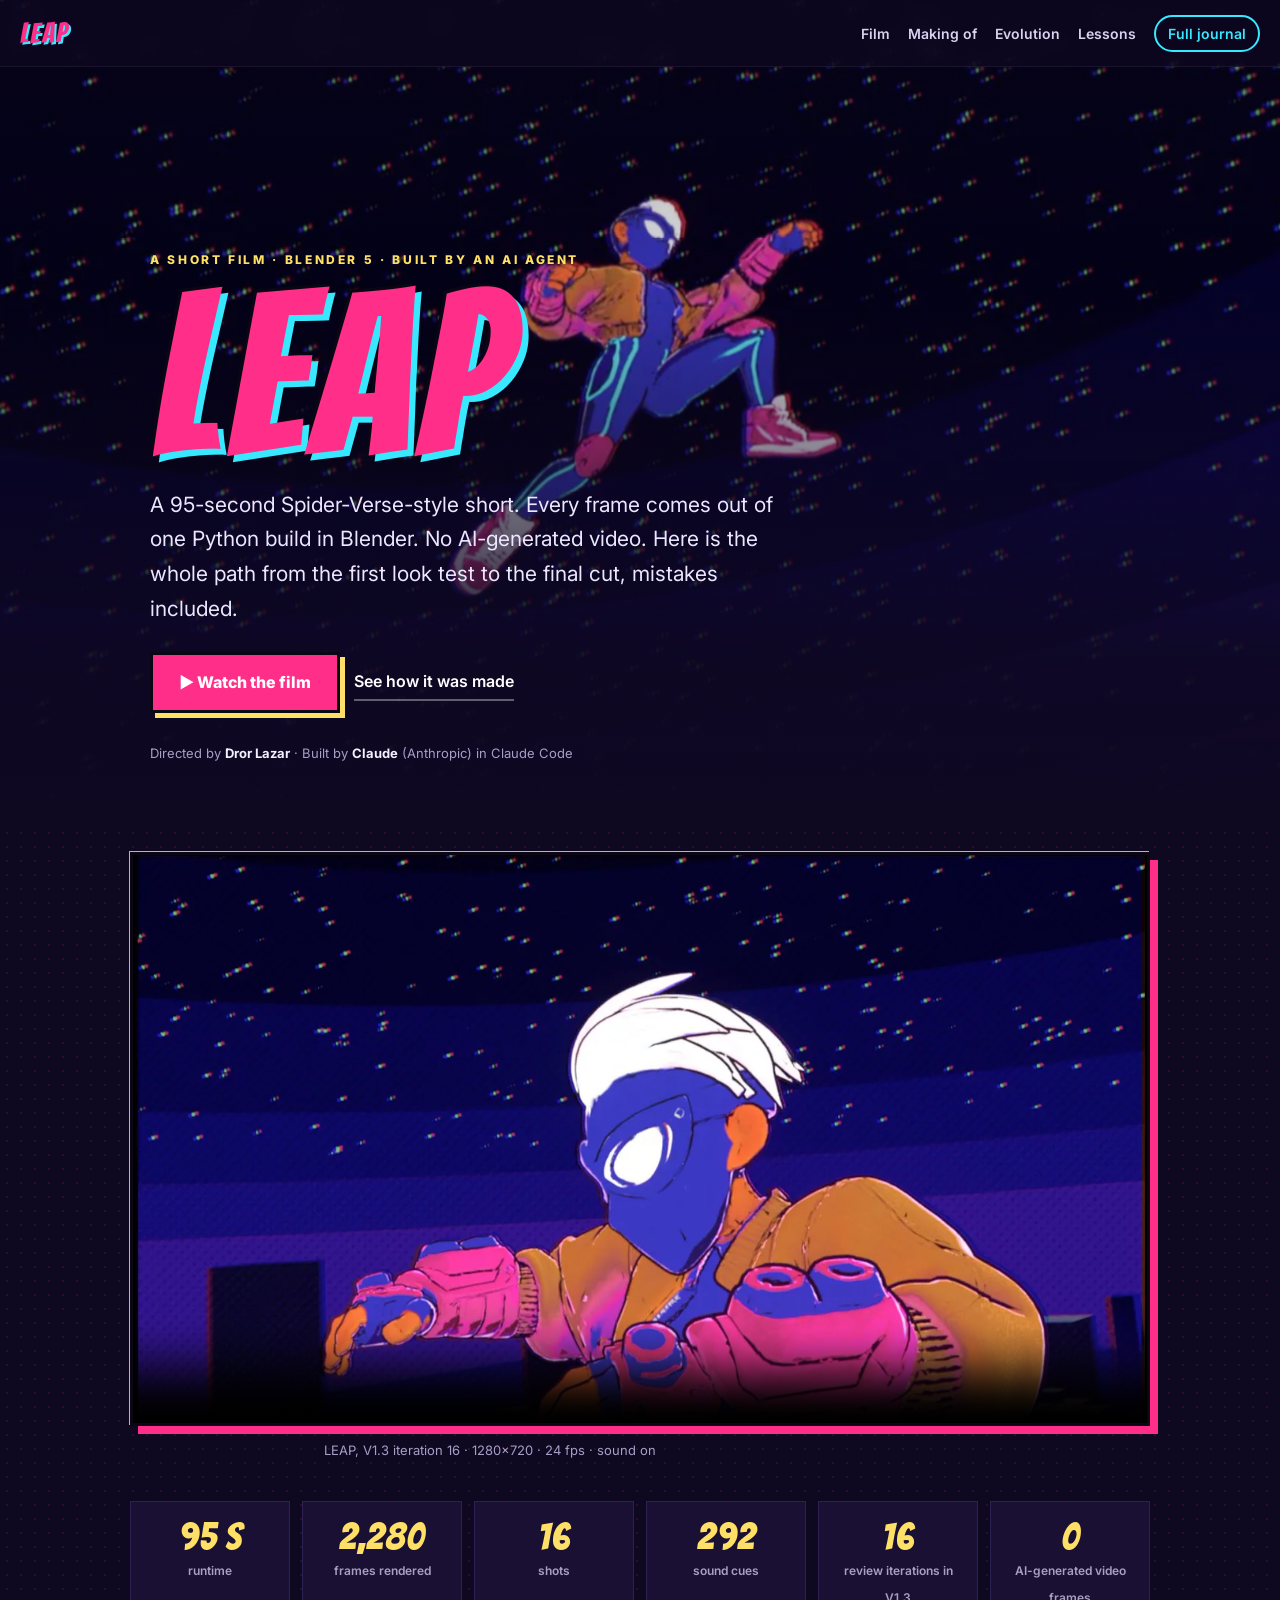
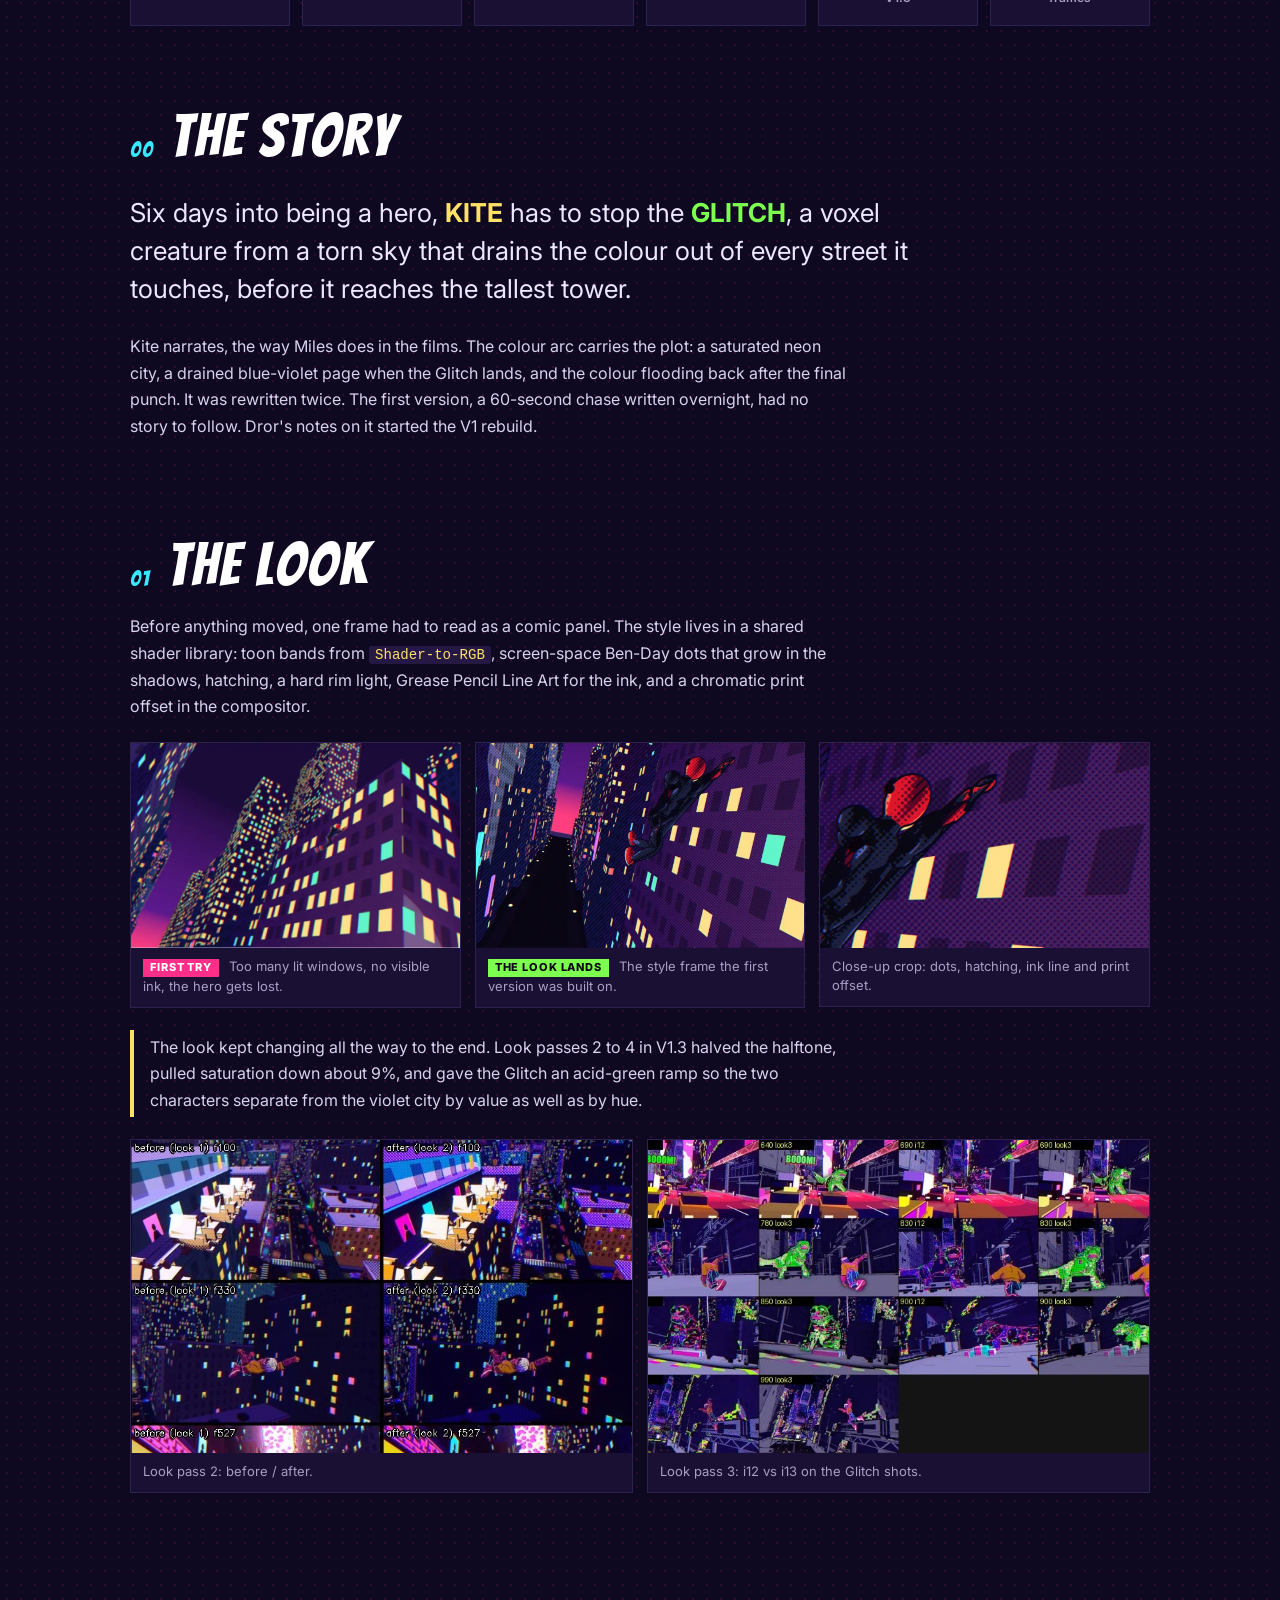
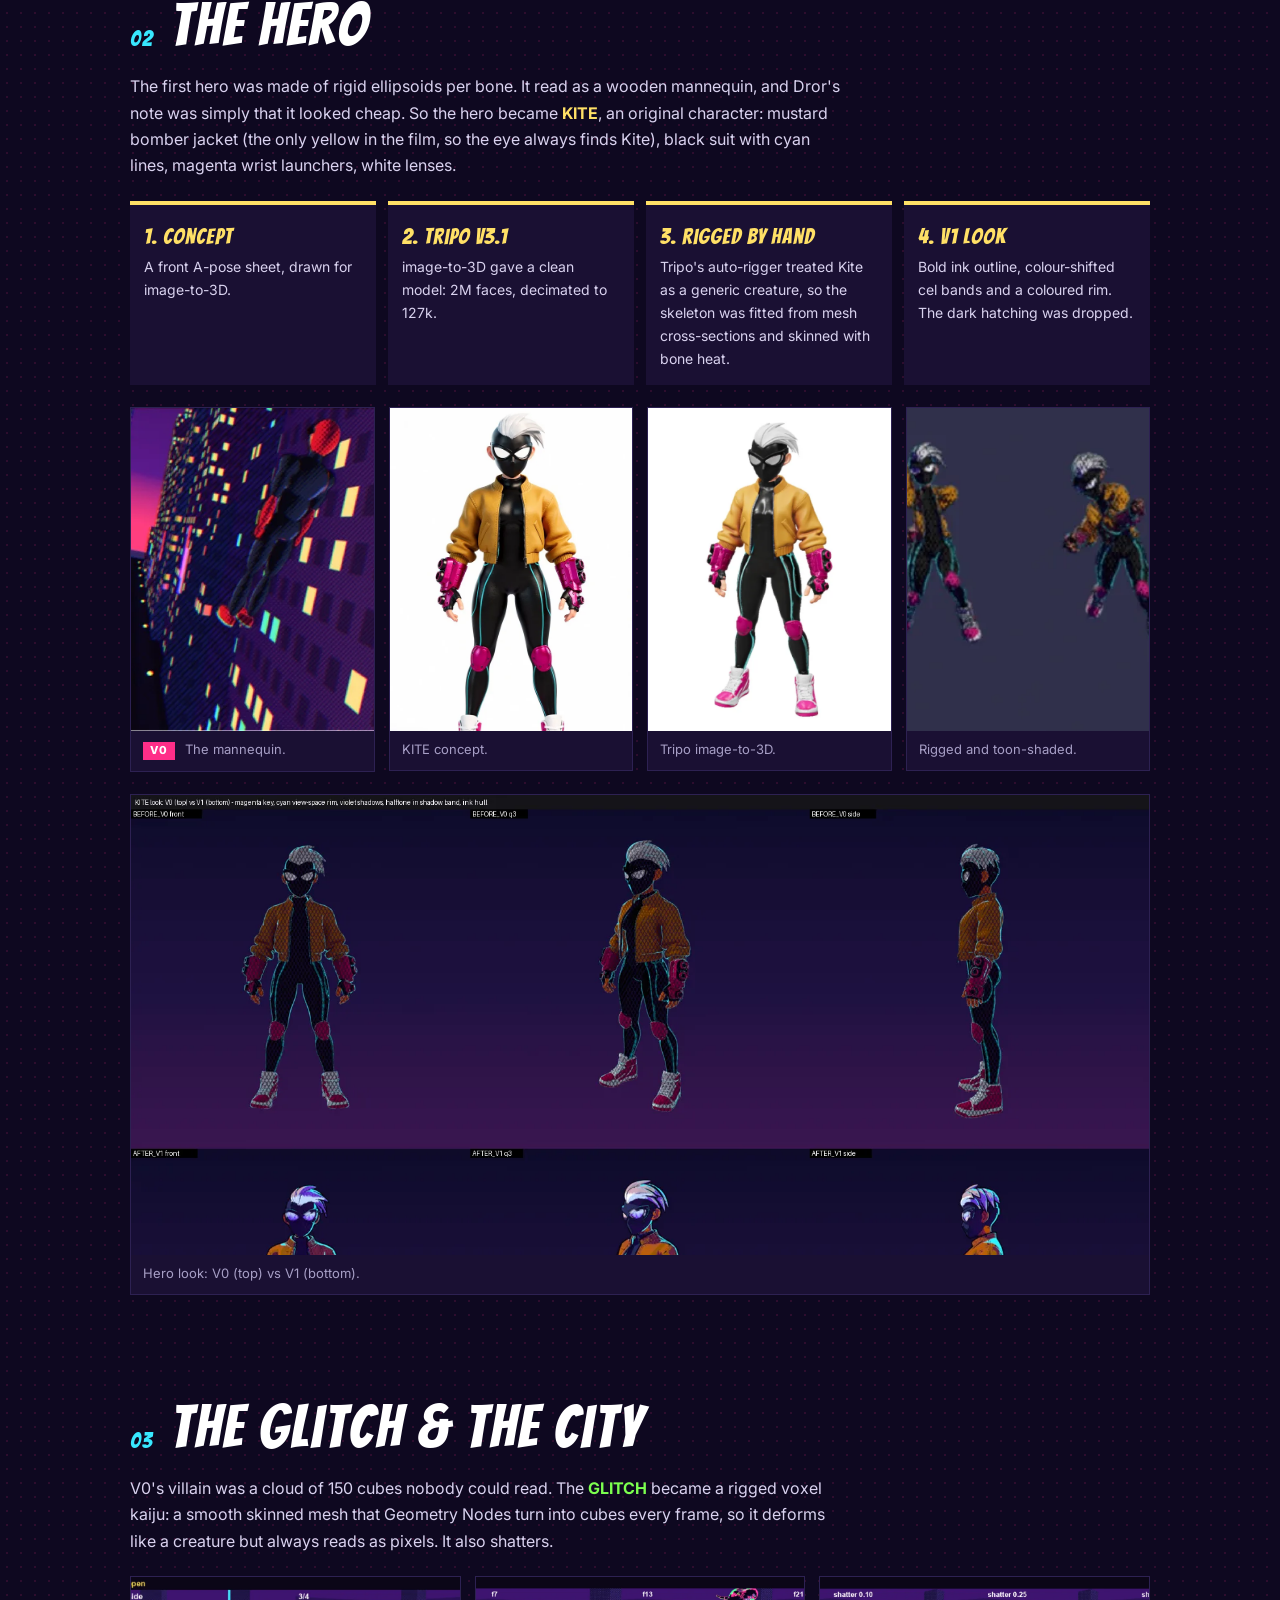
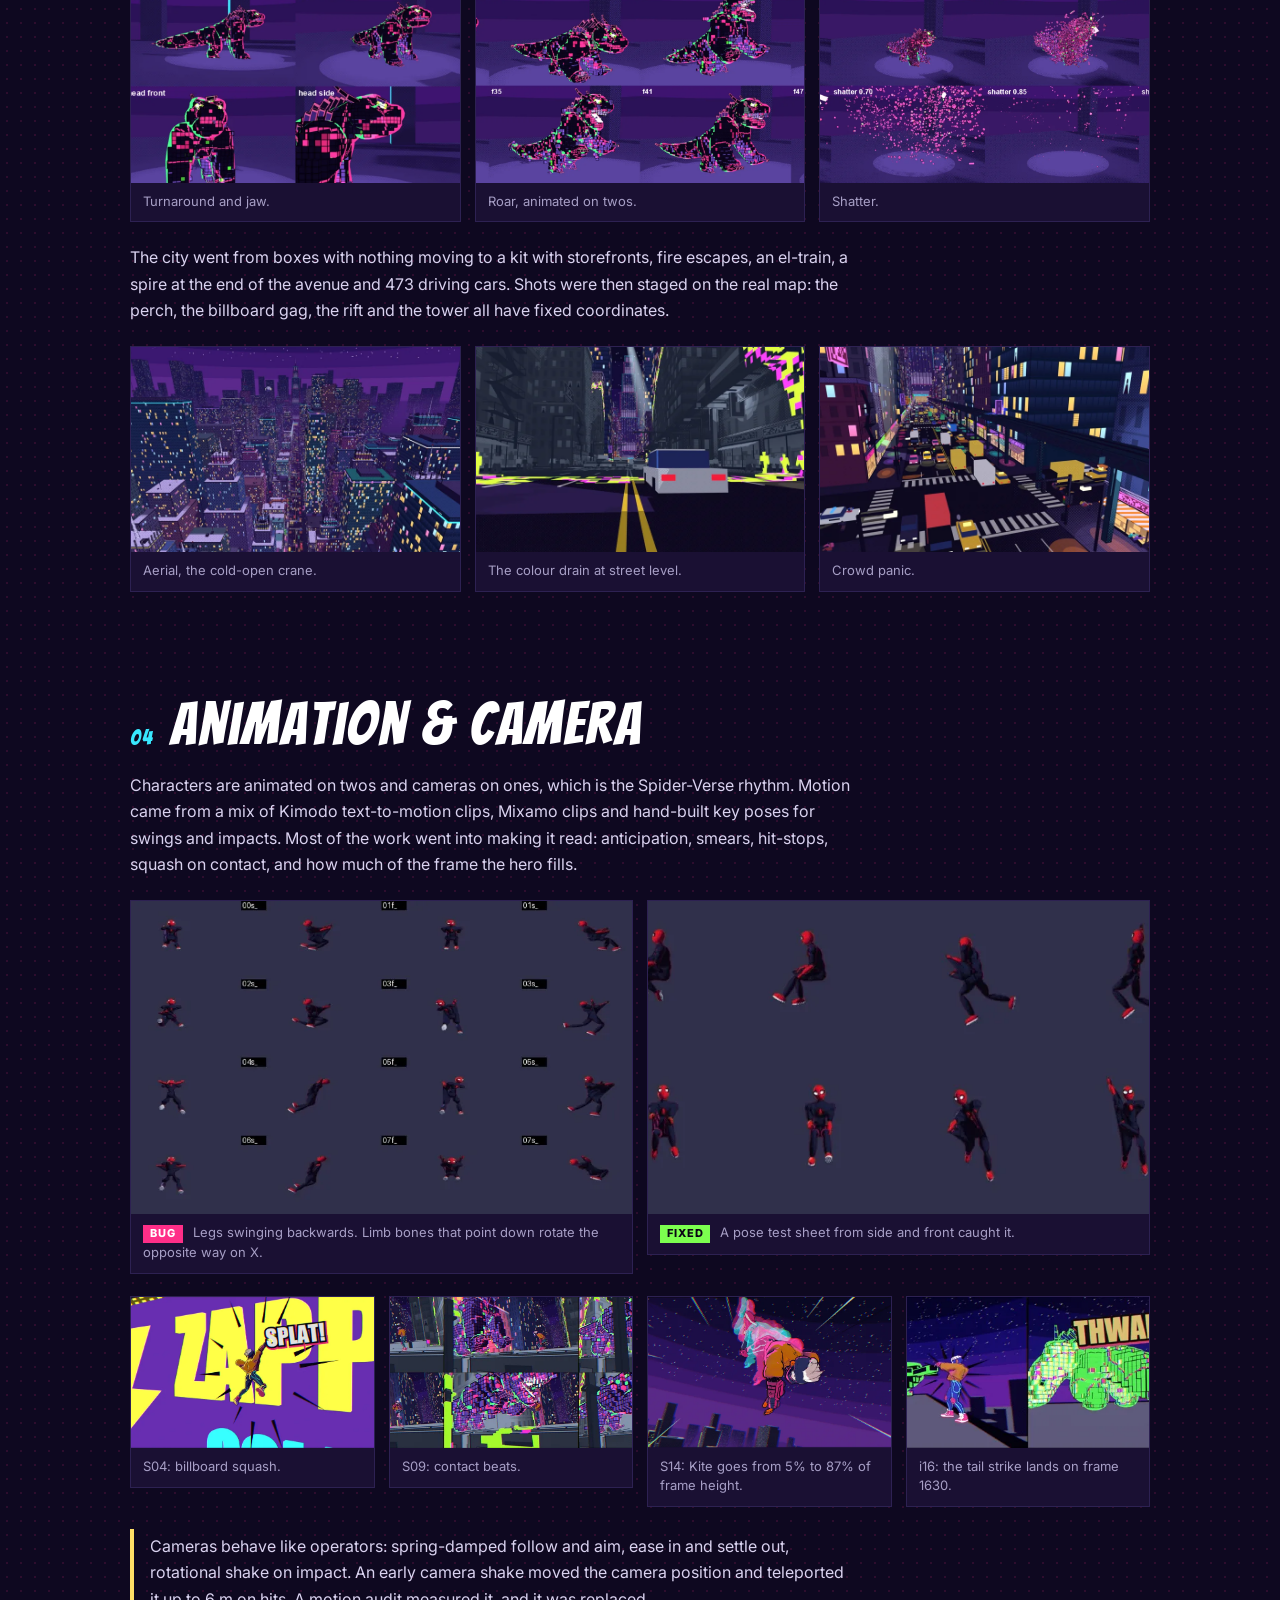
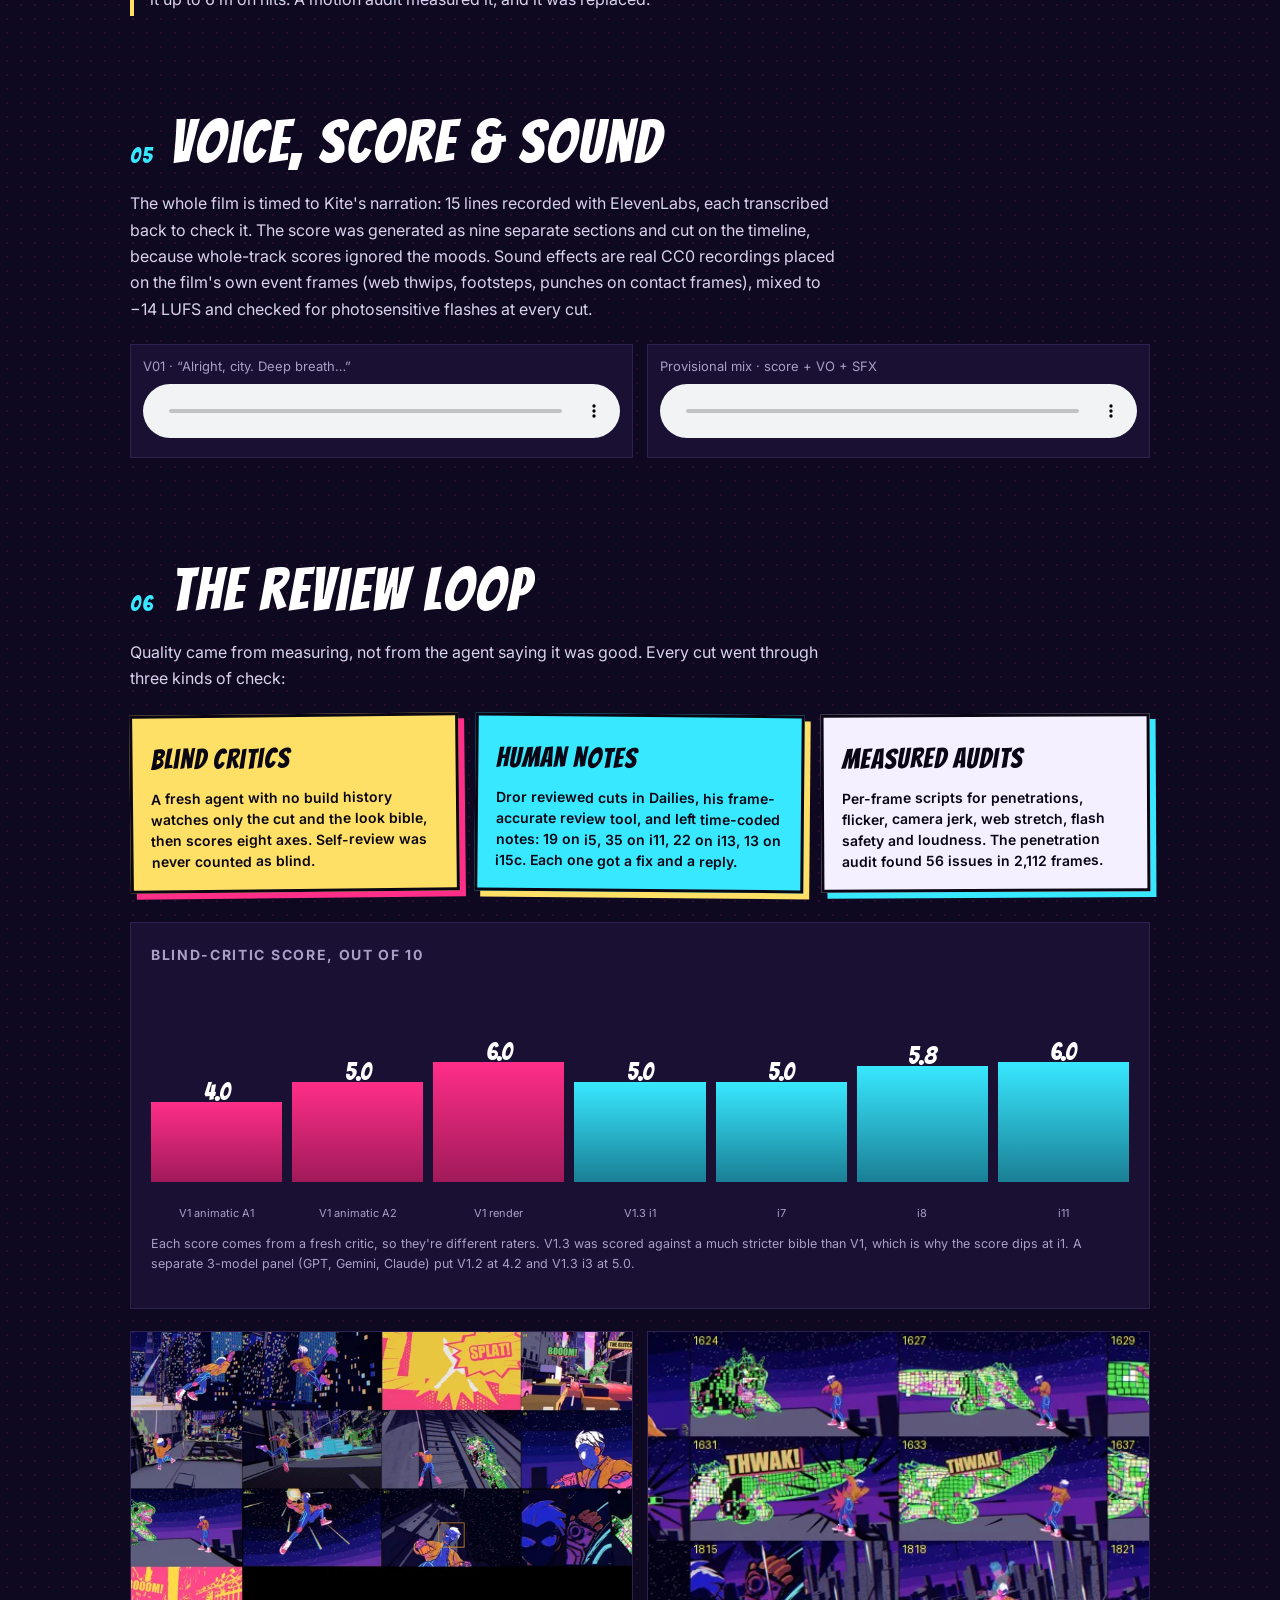
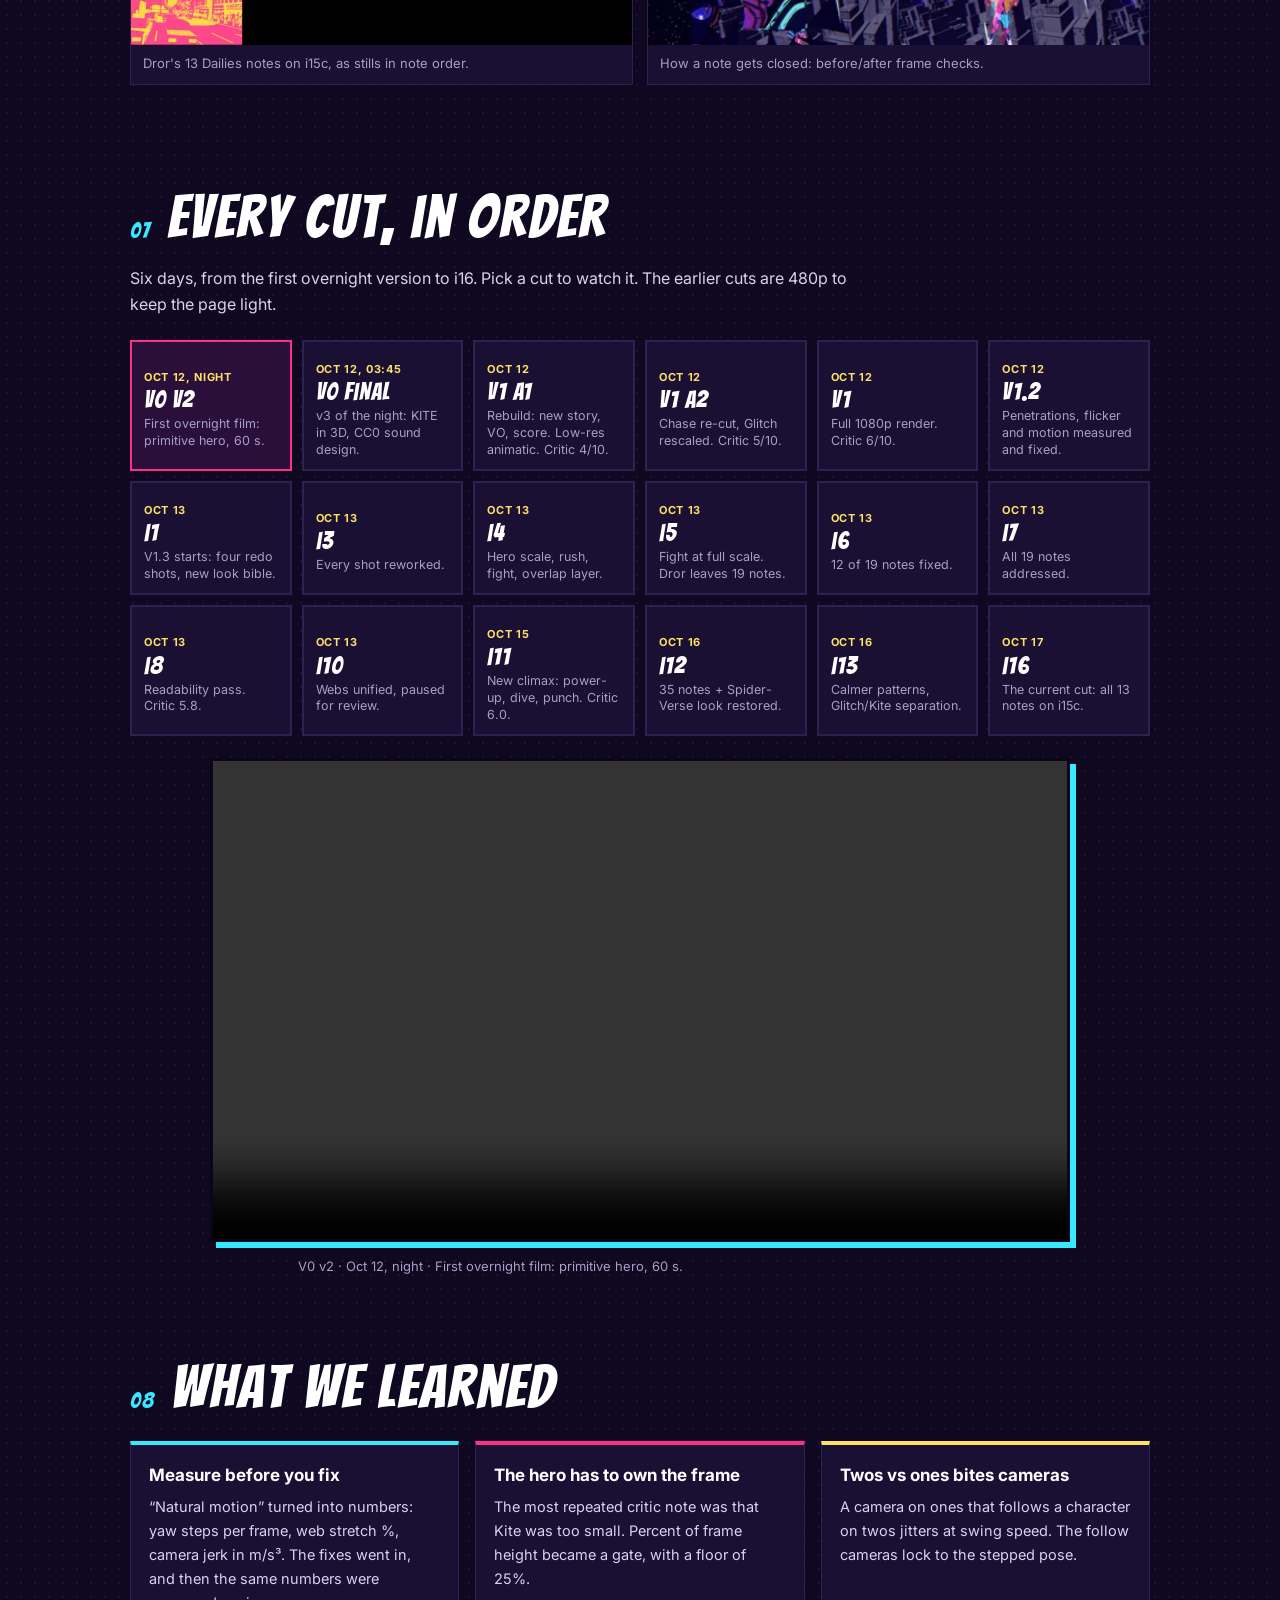
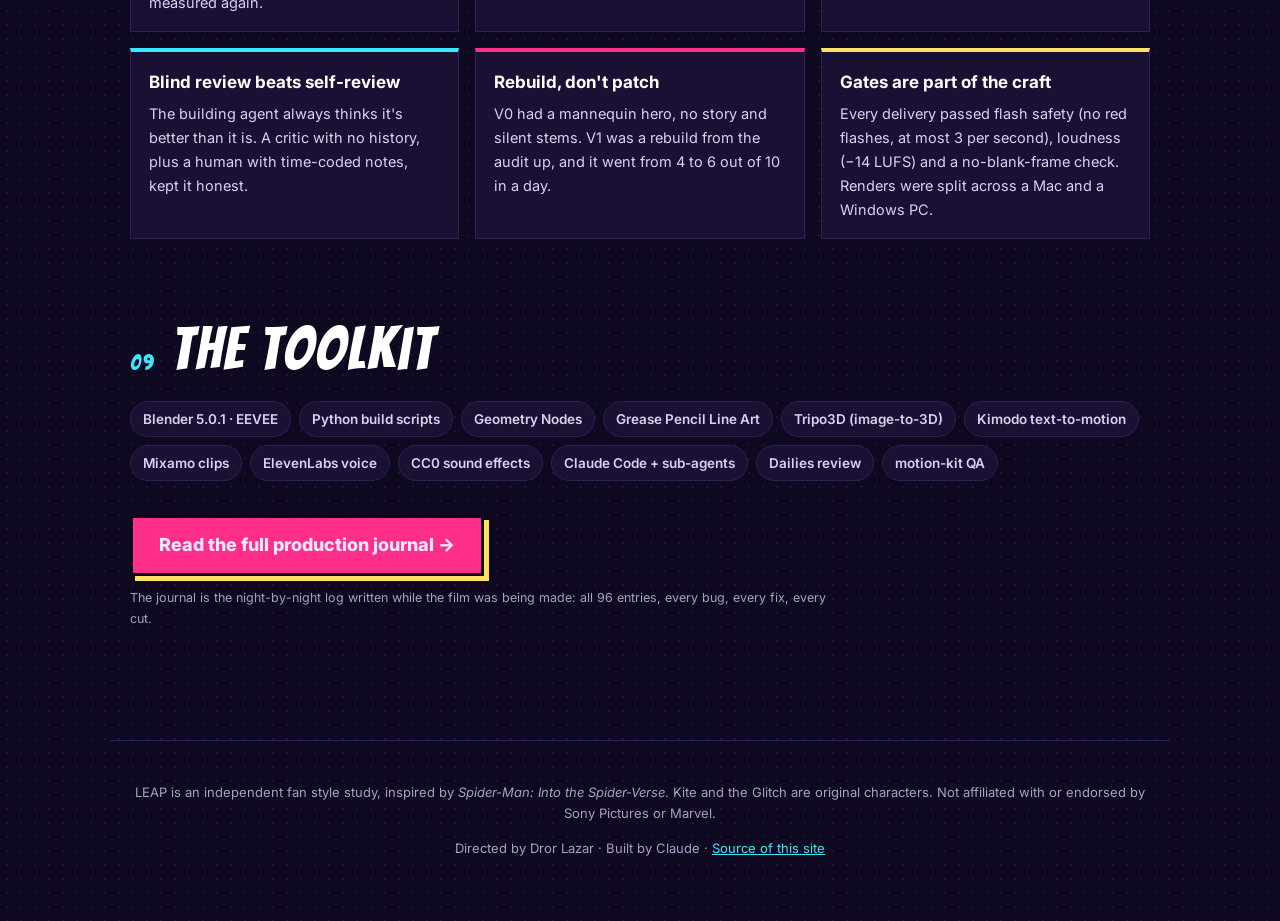
==== index.html @ a107baf8 "LEAP showcase site: film, making-of, every cut, production journal Co-Authored-By: Claude Opus 5.5 <" ====
<!doctype html>
<html lang="en">
<head>
<meta charset="utf-8">
<meta name="viewport" content="width=device-width, initial-scale=1">
<title>LEAP: a Spider-Verse-style short made in Blender by an AI agent</title>
<meta name="description" content="How a 95-second Spider-Verse-style short film was built entirely in Blender 5 by Claude, directed by Dror Lazar. Concept, look-dev, rigging, animation, sound, review loops and every cut along the way.">
<meta property="og:title" content="LEAP: concept to final cut">
<meta property="og:description" content="A 95-second Spider-Verse-style short, built in Blender 5 by an AI agent. Every frame from a Python build. See how it was made.">
<meta property="og:image" content="media/stills/og.jpg">
<meta property="og:type" content="website">
<meta name="twitter:card" content="summary_large_image">
<meta name="theme-color" content="#0e0820">
<link rel="icon" href="data:image/svg+xml,%3Csvg xmlns='http://www.w3.org/2000/svg' viewBox='0 0 64 64'%3E%3Crect width='64' height='64' rx='10' fill='%230e0820'/%3E%3Ctext x='32' y='47' font-family='Impact,sans-serif' font-size='40' text-anchor='middle' fill='%23ff2e88'%3EL%3C/text%3E%3C/svg%3E">
<link rel="preconnect" href="https://fonts.googleapis.com">
<link rel="preconnect" href="https://fonts.gstatic.com" crossorigin>
<link href="https://fonts.googleapis.com/css2?family=Bangers&family=Inter:wght@400;500;600;800&display=swap" rel="stylesheet">
<link rel="stylesheet" href="style.css">
</head>
<body>

<nav class="top">
  <a class="logo" href="#top">LEAP</a>
  <div class="links">
    <a href="#film">Film</a>
    <a href="#making">Making of</a>
    <a href="#evolution">Evolution</a>
    <a href="#lessons">Lessons</a>
    <a href="journal.html" class="pill">Full journal</a>
  </div>
</nav>

<header class="hero" id="top">
  <div class="hero-bg" style="background-image:url(media/stills/f_78.webp)"></div>
  <div class="hero-in">
    <div class="kicker">A short film · Blender 5 · built by an AI agent</div>
    <h1>LEAP</h1>
    <p class="lede">A 95-second Spider-Verse-style short. Every frame comes out of one Python build in Blender. No AI-generated video. Here is the whole path from the first look test to the final cut, mistakes included.</p>
    <div class="cta-row">
      <a class="cta" href="#film">▶ Watch the film</a>
      <a class="ghost" href="#making">See how it was made</a>
    </div>
    <div class="credit">Directed by <b>Dror Lazar</b> · Built by <b>Claude</b> (Anthropic) in Claude Code</div>
  </div>
</header>

<main>

<section id="film" class="film">
  <div class="screen">
    <video id="final" controls playsinline preload="metadata" poster="media/stills/f_66.webp" src="media/video/v13/leap_v13_i16_720p.mp4"></video>
  </div>
  <p class="cap">LEAP, V1.3 iteration 16 · 1280×720 · 24 fps · sound on</p>

  <div class="stats">
    <div><b>95 s</b><span>runtime</span></div>
    <div><b>2,280</b><span>frames rendered</span></div>
    <div><b>16</b><span>shots</span></div>
    <div><b>292</b><span>sound cues</span></div>
    <div><b>16</b><span>review iterations in V1.3</span></div>
    <div><b>0</b><span>AI-generated video frames</span></div>
  </div>
</section>

<section class="story">
  <div class="sh">
    <span class="num">00</span>
    <h2>The story</h2>
  </div>
  <p class="big">Six days into being a hero, <b class="y">KITE</b> has to stop the <b class="g">GLITCH</b>, a voxel creature from a torn sky that drains the colour out of every street it touches, before it reaches the tallest tower.</p>
  <p>Kite narrates, the way Miles does in the films. The colour arc carries the plot: a saturated neon city, a drained blue-violet page when the Glitch lands, and the colour flooding back after the final punch. It was rewritten twice. The first version, a 60-second chase written overnight, had no story to follow. Dror's notes on it started the V1 rebuild.</p>
</section>

<section id="making">
  <div class="sh">
    <span class="num">01</span>
    <h2>The look</h2>
  </div>
  <p>Before anything moved, one frame had to read as a comic panel. The style lives in a shared shader library: toon bands from <code>Shader-to-RGB</code>, screen-space Ben-Day dots that grow in the shadows, hatching, a hard rim light, Grease Pencil Line Art for the ink, and a chromatic print offset in the compositor.</p>
  <div class="grid g3">
    <figure><img src="media/renders/progress/003_lookdev_first_city.webp" alt="First city look test" loading="lazy"><figcaption><span class="bad">First try</span> Too many lit windows, no visible ink, the hero gets lost.</figcaption></figure>
    <figure><img src="media/renders/progress/001_lookdev_swing.webp" alt="The style frame" loading="lazy"><figcaption><span class="good">The look lands</span> The style frame the first version was built on.</figcaption></figure>
    <figure><img src="media/renders/progress/002_lookdev_hero_closeup.webp" alt="Close-up crop of dots, hatching and ink" loading="lazy"><figcaption>Close-up crop: dots, hatching, ink line and print offset.</figcaption></figure>
  </div>
  <p class="note">The look kept changing all the way to the end. Look passes 2 to 4 in V1.3 halved the halftone, pulled saturation down about 9%, and gave the Glitch an acid-green ramp so the two characters separate from the violet city by value as well as by hue.</p>
  <div class="grid g2">
    <figure><img src="media/renders/progress/v13_look2_i11_a.webp" alt="Look pass 2 before and after" loading="lazy"><figcaption>Look pass 2: before / after.</figcaption></figure>
    <figure><img src="media/renders/progress/v13_look3_i11_a.webp" alt="Look pass 3, i12 vs i13" loading="lazy"><figcaption>Look pass 3: i12 vs i13 on the Glitch shots.</figcaption></figure>
  </div>
</section>

<section>
  <div class="sh">
    <span class="num">02</span>
    <h2>The hero</h2>
  </div>
  <p>The first hero was made of rigid ellipsoids per bone. It read as a wooden mannequin, and Dror's note was simply that it looked cheap. So the hero became <b class="y">KITE</b>, an original character: mustard bomber jacket (the only yellow in the film, so the eye always finds Kite), black suit with cyan lines, magenta wrist launchers, white lenses.</p>
  <ol class="steps">
    <li><b>Concept</b> A front A-pose sheet, drawn for image-to-3D.</li>
    <li><b>Tripo v3.1</b> image-to-3D gave a clean model: 2M faces, decimated to 127k.</li>
    <li><b>Rigged by hand</b> Tripo's auto-rigger treated Kite as a generic creature, so the skeleton was fitted from mesh cross-sections and skinned with bone heat.</li>
    <li><b>V1 look</b> Bold ink outline, colour-shifted cel bands and a coloured rim. The dark hatching was dropped.</li>
  </ol>
  <div class="grid g4 tall">
    <figure><img src="media/renders/progress/004_mannequin_fused.webp" alt="Mannequin hero" loading="lazy"><figcaption><span class="bad">V0</span> The mannequin.</figcaption></figure>
    <figure><img src="media/renders/progress/013_kite_concept.webp" alt="KITE concept" loading="lazy"><figcaption>KITE concept.</figcaption></figure>
    <figure><img src="media/renders/progress/015_kite_tripo.webp" alt="Tripo model" loading="lazy"><figcaption>Tripo image-to-3D.</figcaption></figure>
    <figure><img src="media/renders/progress/016_kite_rigged_poses.webp" alt="Rigged poses" loading="lazy"><figcaption>Rigged and toon-shaded.</figcaption></figure>
  </div>
  <figure class="wide"><img src="media/renders/progress/v1_hero_002_look_before_after.webp" alt="Hero look V0 vs V1" loading="lazy"><figcaption>Hero look: V0 (top) vs V1 (bottom).</figcaption></figure>
</section>

<section>
  <div class="sh">
    <span class="num">03</span>
    <h2>The Glitch &amp; the city</h2>
  </div>
  <p>V0's villain was a cloud of 150 cubes nobody could read. The <b class="g">GLITCH</b> became a rigged voxel kaiju: a smooth skinned mesh that Geometry Nodes turn into cubes every frame, so it deforms like a creature but always reads as pixels. It also shatters.</p>
  <div class="grid g3">
    <figure><img src="media/renders/progress/v1_glitch_001_views.webp" alt="Glitch turnaround" loading="lazy"><figcaption>Turnaround and jaw.</figcaption></figure>
    <figure><img src="media/renders/progress/v1_glitch_003_roar.webp" alt="Glitch roar" loading="lazy"><figcaption>Roar, animated on twos.</figcaption></figure>
    <figure><img src="media/renders/progress/v1_glitch_010_shatter.webp" alt="Glitch shatter" loading="lazy"><figcaption>Shatter.</figcaption></figure>
  </div>
  <p>The city went from boxes with nothing moving to a kit with storefronts, fire escapes, an el-train, a spire at the end of the avenue and 473 driving cars. Shots were then staged on the real map: the perch, the billboard gag, the rift and the tower all have fixed coordinates.</p>
  <div class="grid g3">
    <figure><img src="media/renders/progress/v1_city_001_aerial_crane.webp" alt="Aerial city" loading="lazy"><figcaption>Aerial, the cold-open crane.</figcaption></figure>
    <figure><img src="media/renders/progress/v1_city_011_street_drain_r60.webp" alt="Colour drain" loading="lazy"><figcaption>The colour drain at street level.</figcaption></figure>
    <figure><img src="media/renders/progress/v1_city_012_crowd_panic045.webp" alt="Crowd panic" loading="lazy"><figcaption>Crowd panic.</figcaption></figure>
  </div>
</section>

<section>
  <div class="sh">
    <span class="num">04</span>
    <h2>Animation &amp; camera</h2>
  </div>
  <p>Characters are animated on twos and cameras on ones, which is the Spider-Verse rhythm. Motion came from a mix of Kimodo text-to-motion clips, Mixamo clips and hand-built key poses for swings and impacts. Most of the work went into making it read: anticipation, smears, hit-stops, squash on contact, and how much of the frame the hero fills.</p>
  <div class="grid g2">
    <figure><img src="media/renders/progress/005_pose_bug.webp" alt="Pose bug" loading="lazy"><figcaption><span class="bad">Bug</span> Legs swinging backwards. Limb bones that point down rotate the opposite way on X.</figcaption></figure>
    <figure><img src="media/renders/progress/006_pose_fixed.webp" alt="Pose fixed" loading="lazy"><figcaption><span class="good">Fixed</span> A pose test sheet from side and front caught it.</figcaption></figure>
  </div>
  <div class="grid g4">
    <figure><img src="media/renders/progress/v13_s04_01_splat_squash.webp" alt="Billboard squash" loading="lazy"><figcaption>S04: billboard squash.</figcaption></figure>
    <figure><img src="media/renders/progress/v13_s09_02_contact_beats.webp" alt="Contact beats" loading="lazy"><figcaption>S09: contact beats.</figcaption></figure>
    <figure><img src="media/renders/progress/v13_s14_06_i4_reverse_rush.webp" alt="Reverse rush" loading="lazy"><figcaption>S14: Kite goes from 5% to 87% of frame height.</figcaption></figure>
    <figure><img src="media/renders/progress/i16_s12_hit1630.webp" alt="Tail strike" loading="lazy"><figcaption>i16: the tail strike lands on frame 1630.</figcaption></figure>
  </div>
  <p class="note">Cameras behave like operators: spring-damped follow and aim, ease in and settle out, rotational shake on impact. An early camera shake moved the camera position and teleported it up to 6 m on hits. A motion audit measured it, and it was replaced.</p>
</section>

<section>
  <div class="sh">
    <span class="num">05</span>
    <h2>Voice, score &amp; sound</h2>
  </div>
  <p>The whole film is timed to Kite's narration: 15 lines recorded with ElevenLabs, each transcribed back to check it. The score was generated as nine separate sections and cut on the timeline, because whole-track scores ignored the moods. Sound effects are real CC0 recordings placed on the film's own event frames (web thwips, footsteps, punches on contact frames), mixed to −14 LUFS and checked for photosensitive flashes at every cut.</p>
  <div class="audio">
    <figure><figcaption>V01 · “Alright, city. Deep breath…”</figcaption><audio controls preload="none" src="media/audio/v13/vo_liam/V01.mp3"></audio></figure>
    <figure><figcaption>Provisional mix · score + VO + SFX</figcaption><audio controls preload="none" src="media/audio/v1/mix.mp3"></audio></figure>
  </div>
</section>

<section>
  <div class="sh">
    <span class="num">06</span>
    <h2>The review loop</h2>
  </div>
  <p>Quality came from measuring, not from the agent saying it was good. Every cut went through three kinds of check:</p>
  <div class="cards">
    <div class="card c1"><h3>Blind critics</h3><p>A fresh agent with no build history watches only the cut and the look bible, then scores eight axes. Self-review was never counted as blind.</p></div>
    <div class="card c2"><h3>Human notes</h3><p>Dror reviewed cuts in Dailies, his frame-accurate review tool, and left time-coded notes: 19 on i5, 35 on i11, 22 on i13, 13 on i15c. Each one got a fix and a reply.</p></div>
    <div class="card c3"><h3>Measured audits</h3><p>Per-frame scripts for penetrations, flicker, camera jerk, web stretch, flash safety and loudness. The penetration audit found 56 issues in 2,112 frames.</p></div>
  </div>
  <div class="scores">
    <h3>Blind-critic score, out of 10</h3>
    <div class="bars">
      <div style="--v:4"><b>4.0</b><span>V1 animatic A1</span></div>
      <div style="--v:5"><b>5.0</b><span>V1 animatic A2</span></div>
      <div style="--v:6"><b>6.0</b><span>V1 render</span></div>
      <div style="--v:5"><b>5.0</b><span>V1.3 i1</span></div>
      <div style="--v:5"><b>5.0</b><span>i7</span></div>
      <div style="--v:5.8"><b>5.8</b><span>i8</span></div>
      <div style="--v:6"><b>6.0</b><span>i11</span></div>
    </div>
    <p class="tiny">Each score comes from a fresh critic, so they're different raters. V1.3 was scored against a much stricter bible than V1, which is why the score dips at i1. A separate 3-model panel (GPT, Gemini, Claude) put V1.2 at 4.2 and V1.3 i3 at 5.0.</p>
  </div>
  <div class="grid g2">
    <figure><img src="media/renders/progress/i16_dailies_notes_sheet.webp" alt="Dailies notes sheet" loading="lazy"><figcaption>Dror's 13 Dailies notes on i15c, as stills in note order.</figcaption></figure>
    <figure><img src="media/renders/progress/i16_s12s13_check.webp" alt="Fix check" loading="lazy"><figcaption>How a note gets closed: before/after frame checks.</figcaption></figure>
  </div>
</section>

<section id="evolution">
  <div class="sh">
    <span class="num">07</span>
    <h2>Every cut, in order</h2>
  </div>
  <p>Six days, from the first overnight version to i16. Pick a cut to watch it. The earlier cuts are 480p to keep the page light.</p>
  <div class="reel" id="reel"></div>
  <div class="screen small"><video id="reelPlayer" controls playsinline preload="none"></video></div>
  <p class="cap" id="reelCap"></p>
</section>

<section id="lessons">
  <div class="sh">
    <span class="num">08</span>
    <h2>What we learned</h2>
  </div>
  <div class="lessons">
    <div><h3>Measure before you fix</h3><p>“Natural motion” turned into numbers: yaw steps per frame, web stretch %, camera jerk in m/s³. The fixes went in, and then the same numbers were measured again.</p></div>
    <div><h3>The hero has to own the frame</h3><p>The most repeated critic note was that Kite was too small. Percent of frame height became a gate, with a floor of 25%.</p></div>
    <div><h3>Twos vs ones bites cameras</h3><p>A camera on ones that follows a character on twos jitters at swing speed. The follow cameras lock to the stepped pose.</p></div>
    <div><h3>Blind review beats self-review</h3><p>The building agent always thinks it's better than it is. A critic with no history, plus a human with time-coded notes, kept it honest.</p></div>
    <div><h3>Rebuild, don't patch</h3><p>V0 had a mannequin hero, no story and silent stems. V1 was a rebuild from the audit up, and it went from 4 to 6 out of 10 in a day.</p></div>
    <div><h3>Gates are part of the craft</h3><p>Every delivery passed flash safety (no red flashes, at most 3 per second), loudness (−14 LUFS) and a no-blank-frame check. Renders were split across a Mac and a Windows PC.</p></div>
  </div>
</section>

<section class="tools">
  <div class="sh">
    <span class="num">09</span>
    <h2>The toolkit</h2>
  </div>
  <ul class="chips">
    <li>Blender 5.0.1 · EEVEE</li><li>Python build scripts</li><li>Geometry Nodes</li><li>Grease Pencil Line Art</li><li>Tripo3D (image-to-3D)</li><li>Kimodo text-to-motion</li><li>Mixamo clips</li><li>ElevenLabs voice</li><li>CC0 sound effects</li><li>Claude Code + sub-agents</li><li>Dailies review</li><li>motion-kit QA</li>
  </ul>
  <a class="cta big" href="journal.html">Read the full production journal →</a>
  <p class="tiny">The journal is the night-by-night log written while the film was being made: all 96 entries, every bug, every fix, every cut.</p>
</section>

</main>

<footer>
  <p>LEAP is an independent fan style study, inspired by <i>Spider-Man: Into the Spider-Verse</i>. Kite and the Glitch are original characters. Not affiliated with or endorsed by Sony Pictures or Marvel.</p>
  <p>Directed by Dror Lazar · Built by Claude · <a href="https://github.com/drorlazar/spiderverse-leap">Source of this site</a></p>
</footer>

<div id="lb" hidden><img alt=""><p></p></div>

<script src="site.js"></script>
</body>
</html>
---- style.css ----
:root{
  --bg:#0e0820;--bg2:#140b2c;--ink:#0a0614;--paper:#f4f0ff;--text:#d9d2ef;--muted:#a79fc6;
  --pink:#ff2e88;--cyan:#38e8ff;--yellow:#ffe066;--acid:#7cff4f;--card:#1a1033;--line:#2d2152;
  --ease:cubic-bezier(.16,1,.3,1);--spring:cubic-bezier(.34,1.56,.64,1);
}
*{box-sizing:border-box}
html{scroll-behavior:smooth;scroll-padding-top:64px}
body{margin:0;background:var(--bg);color:var(--text);font:16px/1.65 Inter,system-ui,sans-serif;
  background-image:radial-gradient(rgba(255,46,136,.13) 1.3px,transparent 1.5px);background-size:14px 14px}
a{color:var(--cyan)}
code{background:#251944;color:var(--yellow);padding:1px 6px;border-radius:3px;font-size:.88em}
b{color:var(--paper)}
.y{color:var(--yellow)}.g{color:var(--acid)}

/* nav */
.top{position:fixed;inset:0 0 auto 0;z-index:20;display:flex;align-items:center;justify-content:space-between;gap:12px;
  padding:10px 20px;background:rgba(14,8,32,.72);backdrop-filter:blur(12px);-webkit-backdrop-filter:blur(12px);border-bottom:1px solid rgba(255,255,255,.06)}
.logo{font-family:Bangers,Impact,sans-serif;font-size:28px;letter-spacing:2px;color:var(--pink);text-decoration:none;text-shadow:2px 2px 0 var(--cyan)}
.links{display:flex;gap:18px;align-items:center}
.links a{color:var(--text);text-decoration:none;font-weight:600;font-size:14px}
.links a:hover{color:#fff}
.links .pill{border:2px solid var(--cyan);color:var(--cyan);padding:5px 12px;border-radius:999px}
@media(max-width:720px){.links a:not(.pill){display:none}}

/* hero */
.hero{position:relative;min-height:92vh;display:flex;align-items:flex-end;overflow:hidden;padding:120px 20px 64px}
.hero-bg{position:absolute;inset:0;background-size:cover;background-position:center 40%;transform:scale(1.05);animation:drift 18s var(--ease) both}
.hero:after{content:"";position:absolute;inset:0;background:linear-gradient(180deg,rgba(14,8,32,.35) 0%,rgba(14,8,32,.15) 35%,rgba(14,8,32,.92) 80%,var(--bg) 100%)}
@keyframes drift{from{transform:scale(1.14)}to{transform:scale(1.04)}}
.hero-in{position:relative;z-index:1;max-width:980px;margin:0 auto;width:100%}
.kicker{font-weight:800;letter-spacing:.22em;text-transform:uppercase;font-size:12px;color:var(--yellow)}
h1{font-family:Bangers,Impact,sans-serif;font-weight:400;font-size:clamp(96px,22vw,230px);line-height:.85;letter-spacing:6px;margin:8px 0 14px;
  color:var(--pink);text-shadow:6px 6px 0 var(--cyan),-3px -3px 0 var(--ink)}
.lede{font-size:clamp(17px,2.2vw,21px);max-width:640px;color:#ece6ff;margin:0 0 26px}
.cta-row{display:flex;flex-wrap:wrap;gap:14px;align-items:center}
.cta{display:inline-block;background:var(--pink);color:#fff;font-weight:800;text-decoration:none;padding:14px 26px;border:3px solid var(--ink);
  box-shadow:5px 5px 0 var(--yellow);transition:transform .2s var(--spring),box-shadow .2s var(--spring);font-size:16px;min-height:44px}
.cta:hover{transform:translate(-2px,-2px);box-shadow:7px 7px 0 var(--yellow)}
.cta:active{transform:translate(2px,2px);box-shadow:2px 2px 0 var(--yellow)}
.ghost{color:#fff;font-weight:600;text-decoration:none;border-bottom:2px solid rgba(255,255,255,.35);padding:4px 0}
.ghost:hover{border-color:var(--cyan)}
.credit{margin-top:30px;font-size:13px;color:var(--muted)}

main{max-width:1060px;margin:0 auto;padding:0 20px}
section{padding:72px 0 8px}

/* film */
.film{padding-top:24px}
.screen{background:#000;border:3px solid var(--ink);box-shadow:8px 8px 0 var(--pink),-1px -1px 0 var(--cyan);aspect-ratio:16/9}
.screen video{width:100%;height:100%;display:block;background:#000}
.screen.small{max-width:860px;margin:22px auto 0;box-shadow:6px 6px 0 var(--cyan)}
.cap{font-size:13px;color:var(--muted);text-align:center;margin:14px 0 0}
.stats{display:grid;grid-template-columns:repeat(6,1fr);gap:12px;margin:40px 0 0}
.stats div{background:var(--card);border:1px solid var(--line);padding:16px 12px;text-align:center}
.stats b{display:block;font-family:Bangers,Impact,sans-serif;font-weight:400;font-size:38px;letter-spacing:1px;color:var(--yellow);line-height:1}
.stats span{font-size:12px;color:var(--muted);font-weight:600}
@media(max-width:820px){.stats{grid-template-columns:repeat(3,1fr)}}

/* section heads */
.sh{display:flex;align-items:baseline;gap:16px;margin-bottom:10px}
.num{font-family:Bangers,Impact,sans-serif;font-size:22px;color:var(--cyan);letter-spacing:2px}
h2{font-family:Bangers,Impact,sans-serif;font-weight:400;font-size:clamp(40px,6vw,60px);letter-spacing:2px;margin:0;color:#fff;line-height:1}
section>p{max-width:720px}
.big{font-size:clamp(20px,2.6vw,26px);line-height:1.45;color:#ece6ff;max-width:820px!important}
.note{border-left:4px solid var(--yellow);padding:4px 0 4px 16px;color:var(--text)}

/* figures */
.grid{display:grid;gap:14px;margin:22px 0}
.g2{grid-template-columns:repeat(2,1fr)}.g3{grid-template-columns:repeat(3,1fr)}.g4{grid-template-columns:repeat(4,1fr)}
@media(max-width:820px){.g3,.g4{grid-template-columns:repeat(2,1fr)}}
@media(max-width:520px){.g2,.g3,.g4{grid-template-columns:1fr}}
figure{margin:0;background:var(--card);border:1px solid var(--line);overflow:hidden}
figure.wide{margin:22px 0}
figure img{width:100%;display:block;cursor:zoom-in;transition:transform .5s var(--ease)}
figure:hover img{transform:scale(1.025)}
figcaption{font-size:13px;color:var(--muted);padding:9px 12px 11px;line-height:1.45}
.bad,.good{display:inline-block;font-size:11px;font-weight:800;text-transform:uppercase;letter-spacing:.08em;padding:1px 7px;margin-right:6px;color:var(--ink)}
.bad{background:var(--pink);color:#fff}.good{background:var(--acid)}

.steps{list-style:none;padding:0;margin:22px 0;display:grid;grid-template-columns:repeat(4,1fr);gap:12px;counter-reset:s}
.steps li{background:var(--card);border-top:4px solid var(--yellow);padding:14px;font-size:14px;counter-increment:s}
.steps li b{display:block;font-family:Bangers,Impact,sans-serif;font-weight:400;font-size:22px;letter-spacing:1px;color:var(--yellow)}
.steps li b:before{content:counter(s) ". "}
@media(max-width:820px){.steps{grid-template-columns:1fr 1fr}}

.audio{display:grid;grid-template-columns:1fr 1fr;gap:14px;margin:22px 0}
.audio figure{padding:12px}.audio figcaption{padding:0 0 8px}.audio audio{width:100%}
@media(max-width:620px){.audio{grid-template-columns:1fr}}

/* review */
.cards{display:grid;grid-template-columns:repeat(3,1fr);gap:16px;margin:22px 0}
.card{padding:18px;color:var(--ink);border:3px solid var(--ink)}
.card h3{font-family:Bangers,Impact,sans-serif;font-weight:400;font-size:28px;letter-spacing:1px;margin:0 0 6px}
.card p{margin:0;font-size:14px;font-weight:600;line-height:1.5}
.c1{background:var(--yellow);box-shadow:6px 6px 0 var(--pink);transform:rotate(-.6deg)}
.c2{background:var(--cyan);box-shadow:6px 6px 0 var(--yellow);transform:rotate(.5deg)}
.c3{background:var(--paper);box-shadow:6px 6px 0 var(--cyan);transform:rotate(-.3deg)}
@media(max-width:820px){.cards{grid-template-columns:1fr}}
.scores{background:var(--card);border:1px solid var(--line);padding:20px;margin:30px 0 8px}
.scores h3{margin:0 0 16px;font-size:14px;text-transform:uppercase;letter-spacing:.12em;color:var(--muted)}
.bars{display:grid;grid-template-columns:repeat(7,1fr);gap:10px;align-items:end;height:200px}
.bars div{height:calc(var(--v)/10*100%);background:linear-gradient(var(--pink),#a01a5a);position:relative;display:flex;flex-direction:column;justify-content:flex-start;align-items:center}
.bars div:nth-child(n+4){background:linear-gradient(var(--cyan),#1a7f95)}
.bars b{font-family:Bangers,Impact,sans-serif;font-weight:400;font-size:24px;margin-top:-30px;color:#fff}
.bars span{position:absolute;bottom:-38px;font-size:11px;color:var(--muted);text-align:center;line-height:1.2;width:100%}
.scores .tiny{margin-top:52px}
.tiny{font-size:12.5px;color:var(--muted)}

/* reel */
.reel{display:grid;grid-template-columns:repeat(auto-fill,minmax(150px,1fr));gap:10px;margin:22px 0 0}
.reel button{all:unset;cursor:pointer;background:var(--card);border:2px solid var(--line);padding:12px 12px 10px;min-height:44px;transition:border-color .2s,transform .25s var(--spring)}
.reel button:hover{border-color:var(--cyan);transform:translateY(-3px)}
.reel button.on{border-color:var(--pink);background:#2a0f3a}
.reel button:focus-visible{outline:3px solid var(--yellow);outline-offset:2px}
.reel .v{font-family:Bangers,Impact,sans-serif;font-size:24px;letter-spacing:1px;color:#fff;display:block;line-height:1}
.reel .d{font-size:11px;color:var(--yellow);font-weight:700;letter-spacing:.06em;text-transform:uppercase}
.reel .t{display:block;font-size:12.5px;color:var(--muted);margin-top:4px;line-height:1.35}

/* lessons */
.lessons{display:grid;grid-template-columns:repeat(3,1fr);gap:16px;margin-top:22px}
.lessons div{background:var(--card);border:1px solid var(--line);border-top:4px solid var(--cyan);padding:16px 18px}
.lessons div:nth-child(3n+2){border-top-color:var(--pink)}.lessons div:nth-child(3n){border-top-color:var(--yellow)}
.lessons h3{margin:0 0 6px;color:#fff;font-size:17px}
.lessons p{margin:0;font-size:14.5px}
@media(max-width:820px){.lessons{grid-template-columns:1fr}}

.chips{list-style:none;padding:0;display:flex;flex-wrap:wrap;gap:8px;margin:20px 0 34px}
.chips li{border:1px solid var(--line);background:var(--card);padding:6px 12px;border-radius:999px;font-size:13.5px;font-weight:600}
.cta.big{font-size:18px}

footer{max-width:1060px;margin:90px auto 0;padding:28px 20px 50px;border-top:1px solid var(--line);font-size:13px;color:var(--muted);text-align:center}

#lb{position:fixed;inset:0;z-index:50;background:rgba(5,2,12,.94);display:flex;flex-direction:column;align-items:center;justify-content:center;padding:20px;cursor:zoom-out}
#lb[hidden]{display:none}
#lb img{max-width:96vw;max-height:86vh;border:3px solid var(--ink);box-shadow:8px 8px 0 var(--pink)}
#lb p{color:var(--text);font-size:14px;margin:14px 0 0;text-align:center}

:focus-visible{outline:3px solid var(--yellow);outline-offset:3px}
@media(prefers-reduced-motion:reduce){*{animation:none!important;transition:none!important}html{scroll-behavior:auto}}
.grid{align-items:start}
.grid figure img{aspect-ratio:16/10;object-fit:cover;object-position:center top}
.grid.tall figure img{aspect-ratio:3/4}
figure.wide img{max-height:460px;object-fit:cover;object-position:center top}
@media(max-width:620px){
  .bars{grid-template-columns:1fr;height:auto;gap:8px}
  .bars div{height:30px;width:calc(var(--v)/10*100%);flex-direction:row;justify-content:flex-end;align-items:center;padding-right:8px}
  .bars b{margin:0;font-size:18px}
  .bars span{position:absolute;left:calc(100% + 8px);bottom:auto;width:auto;white-space:nowrap;text-align:left}
  .scores .tiny{margin-top:16px}
}
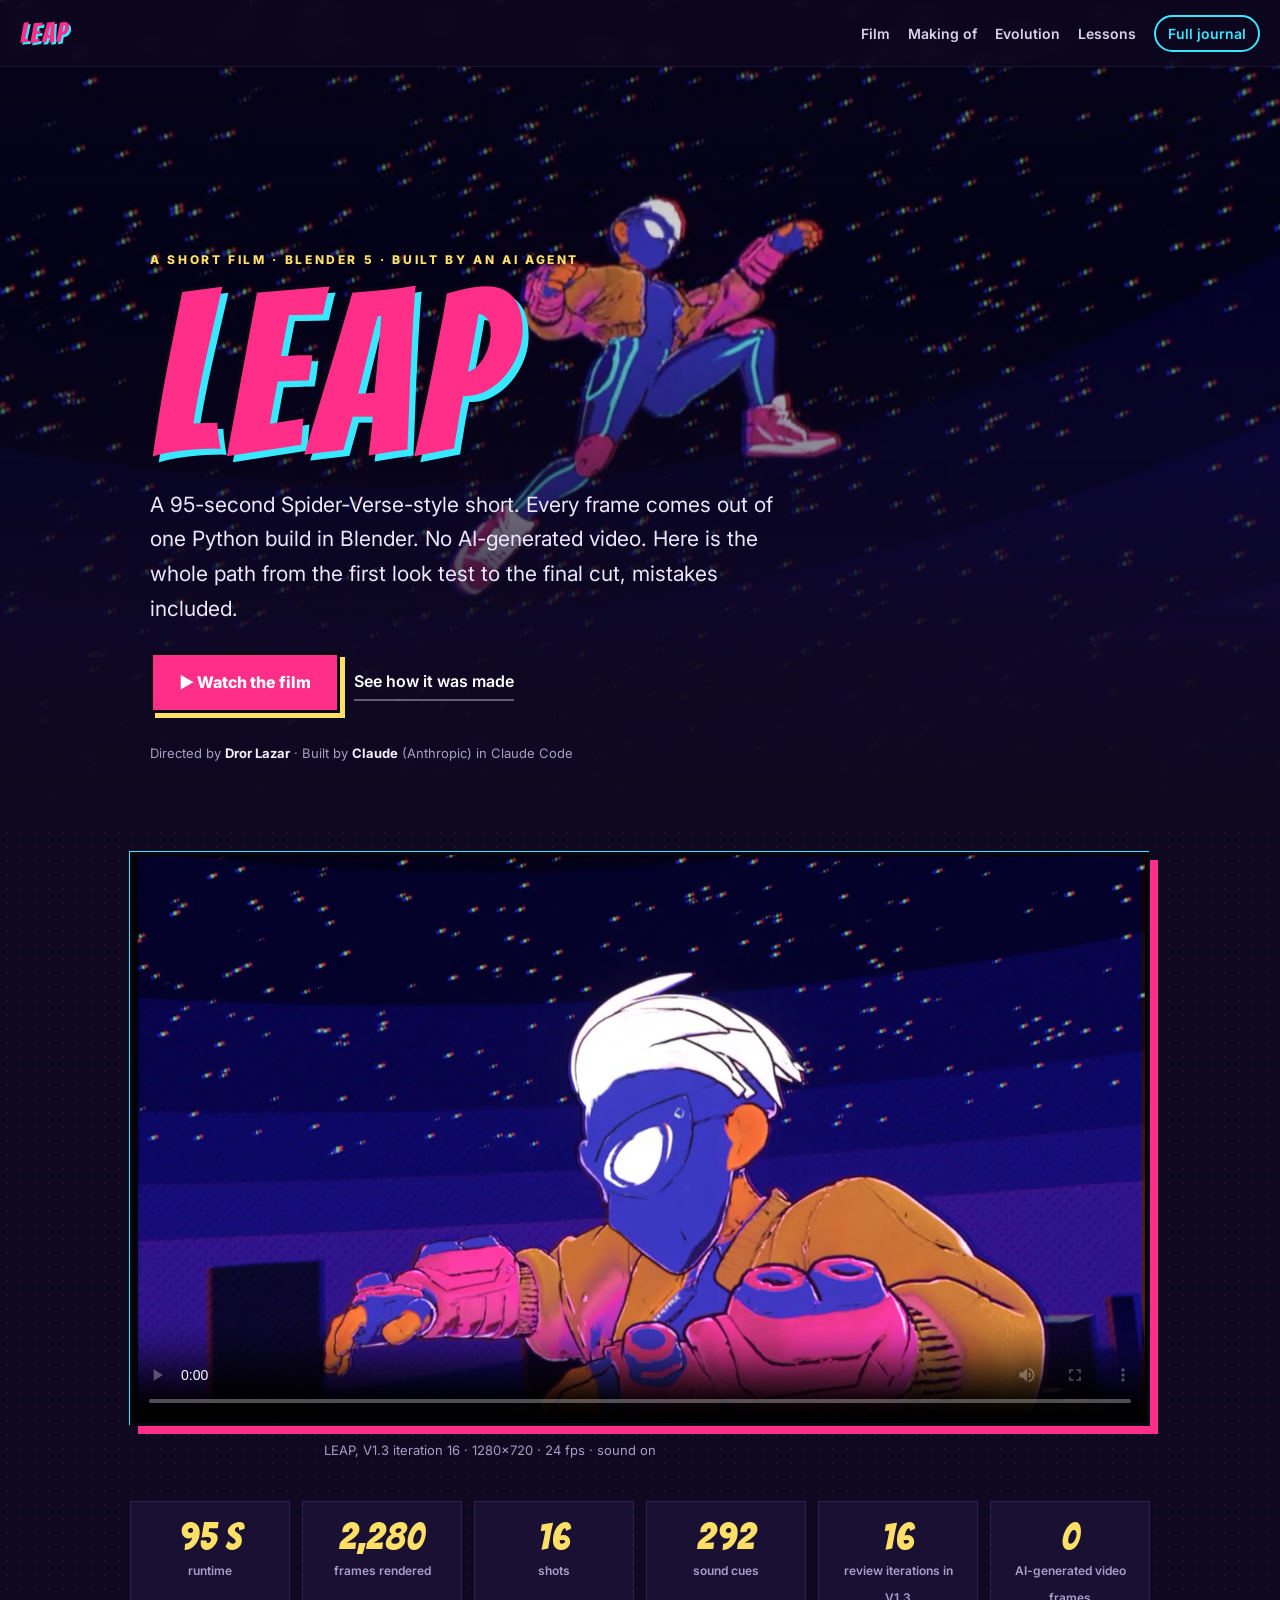
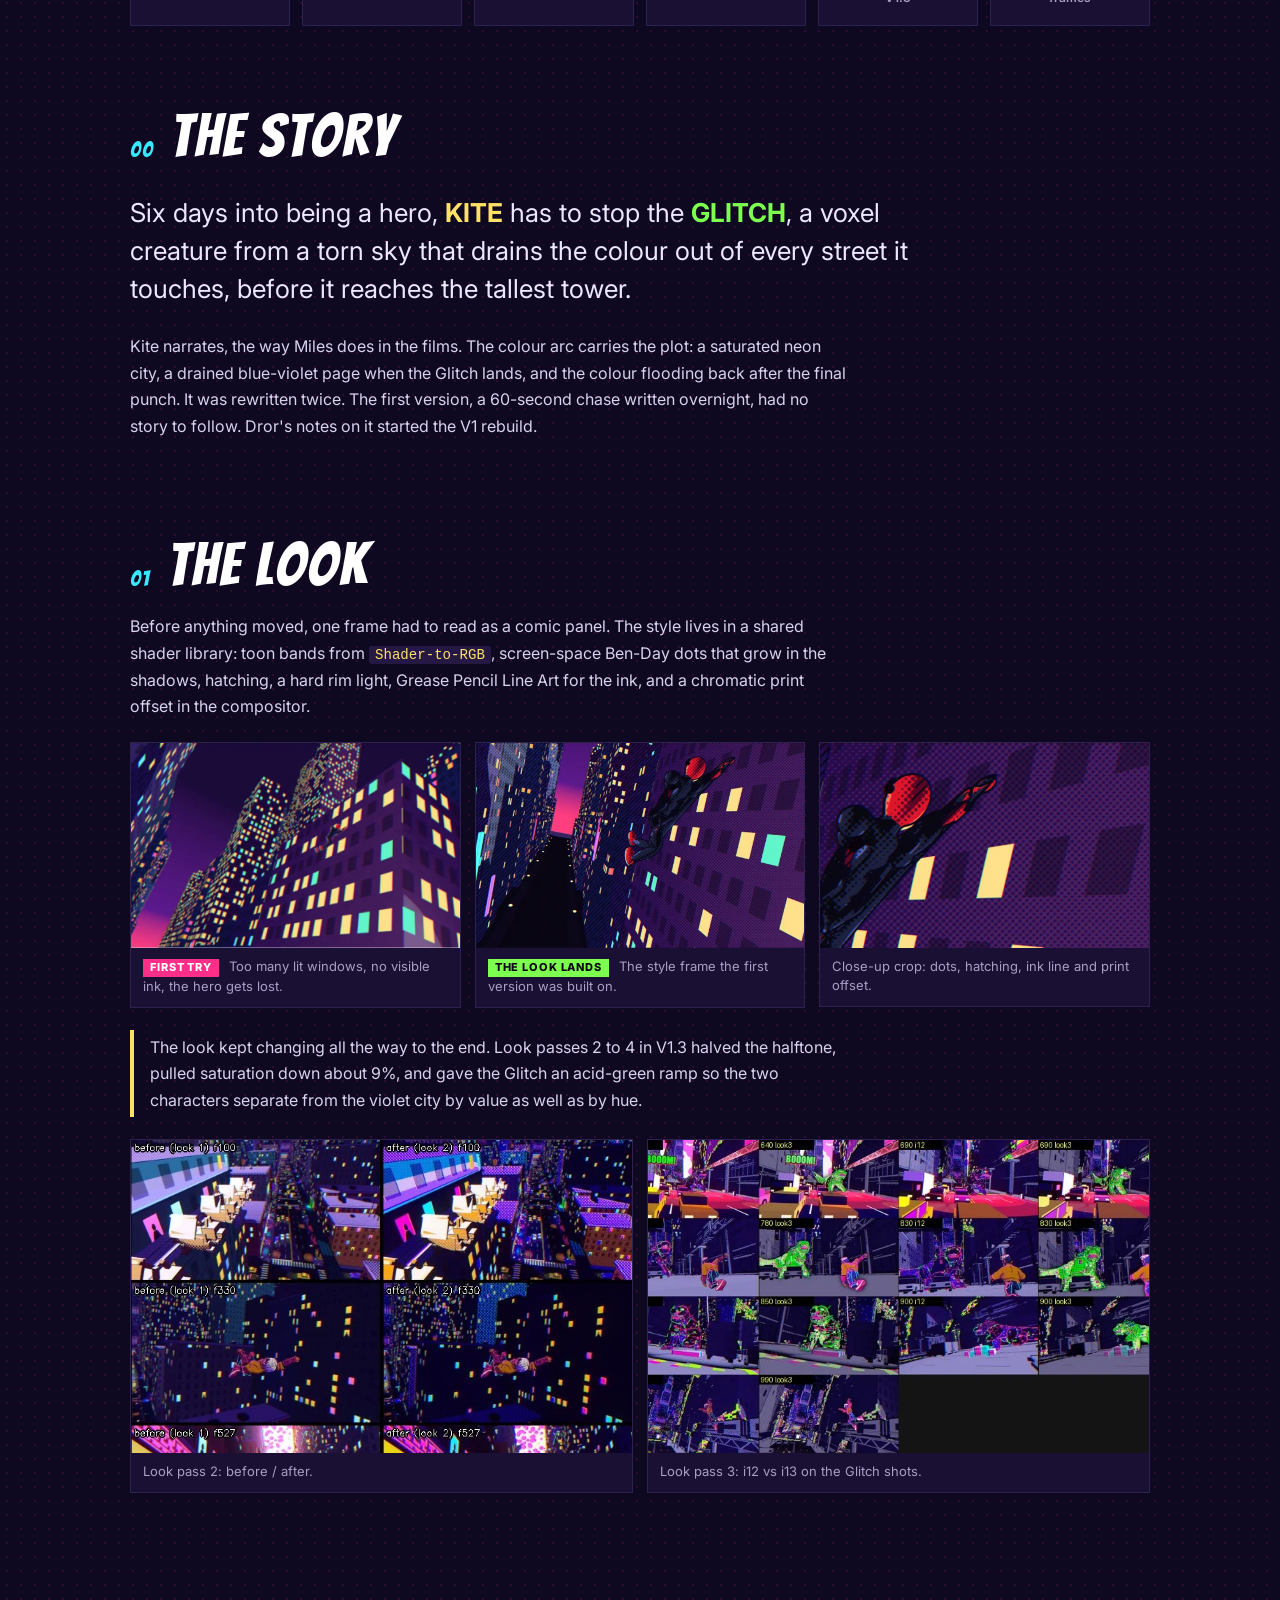
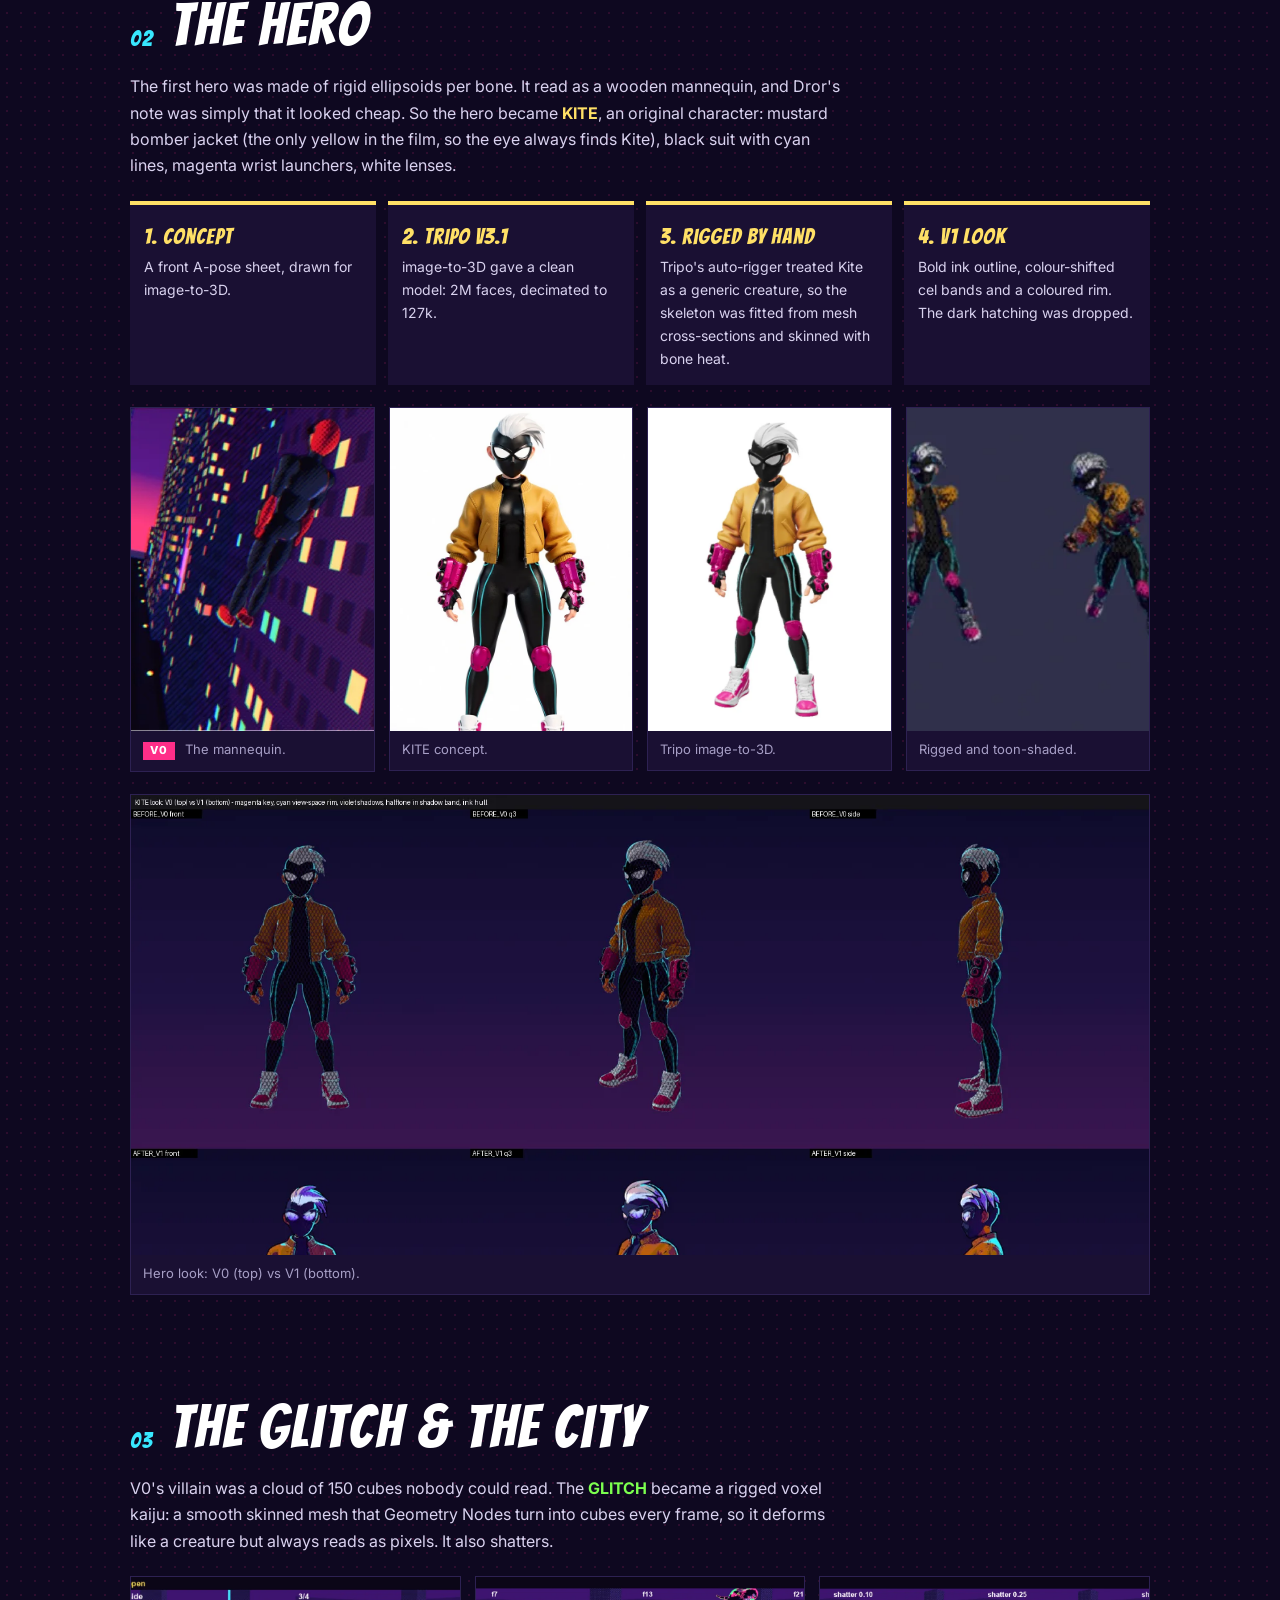
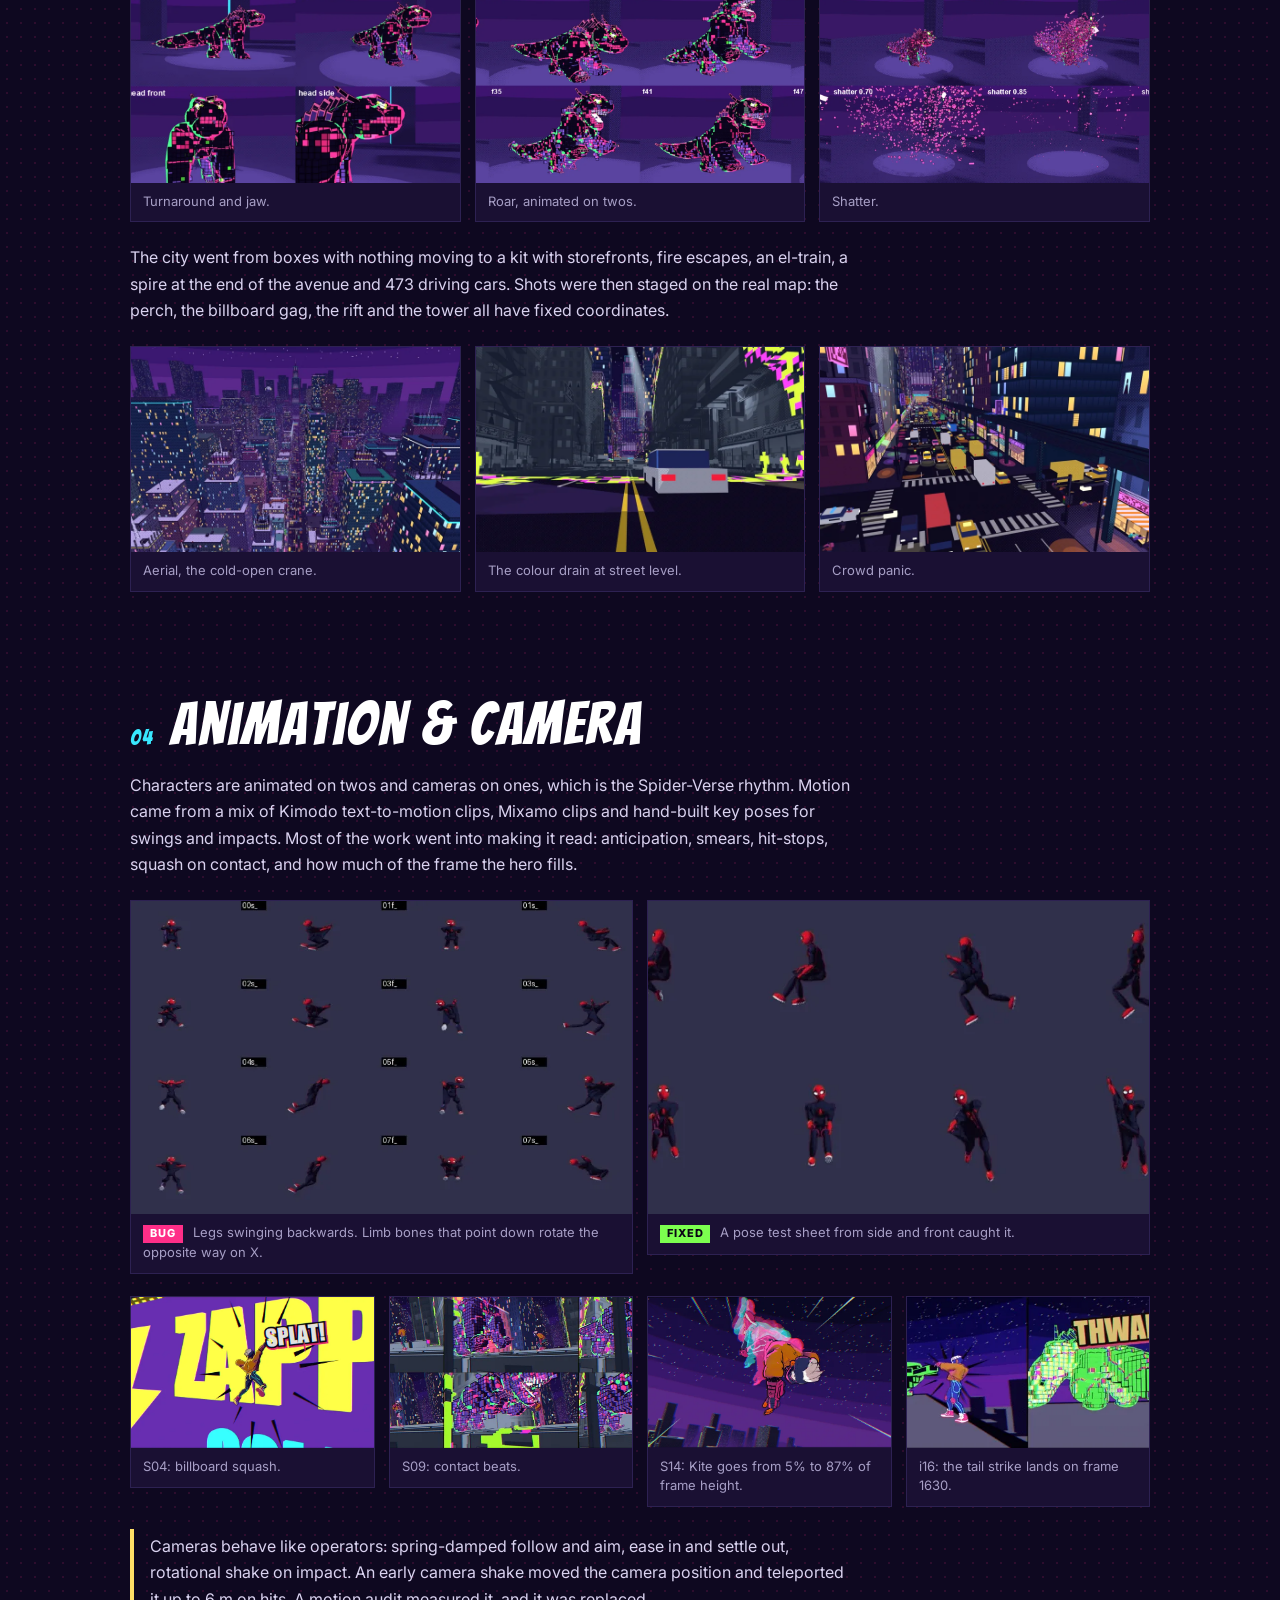
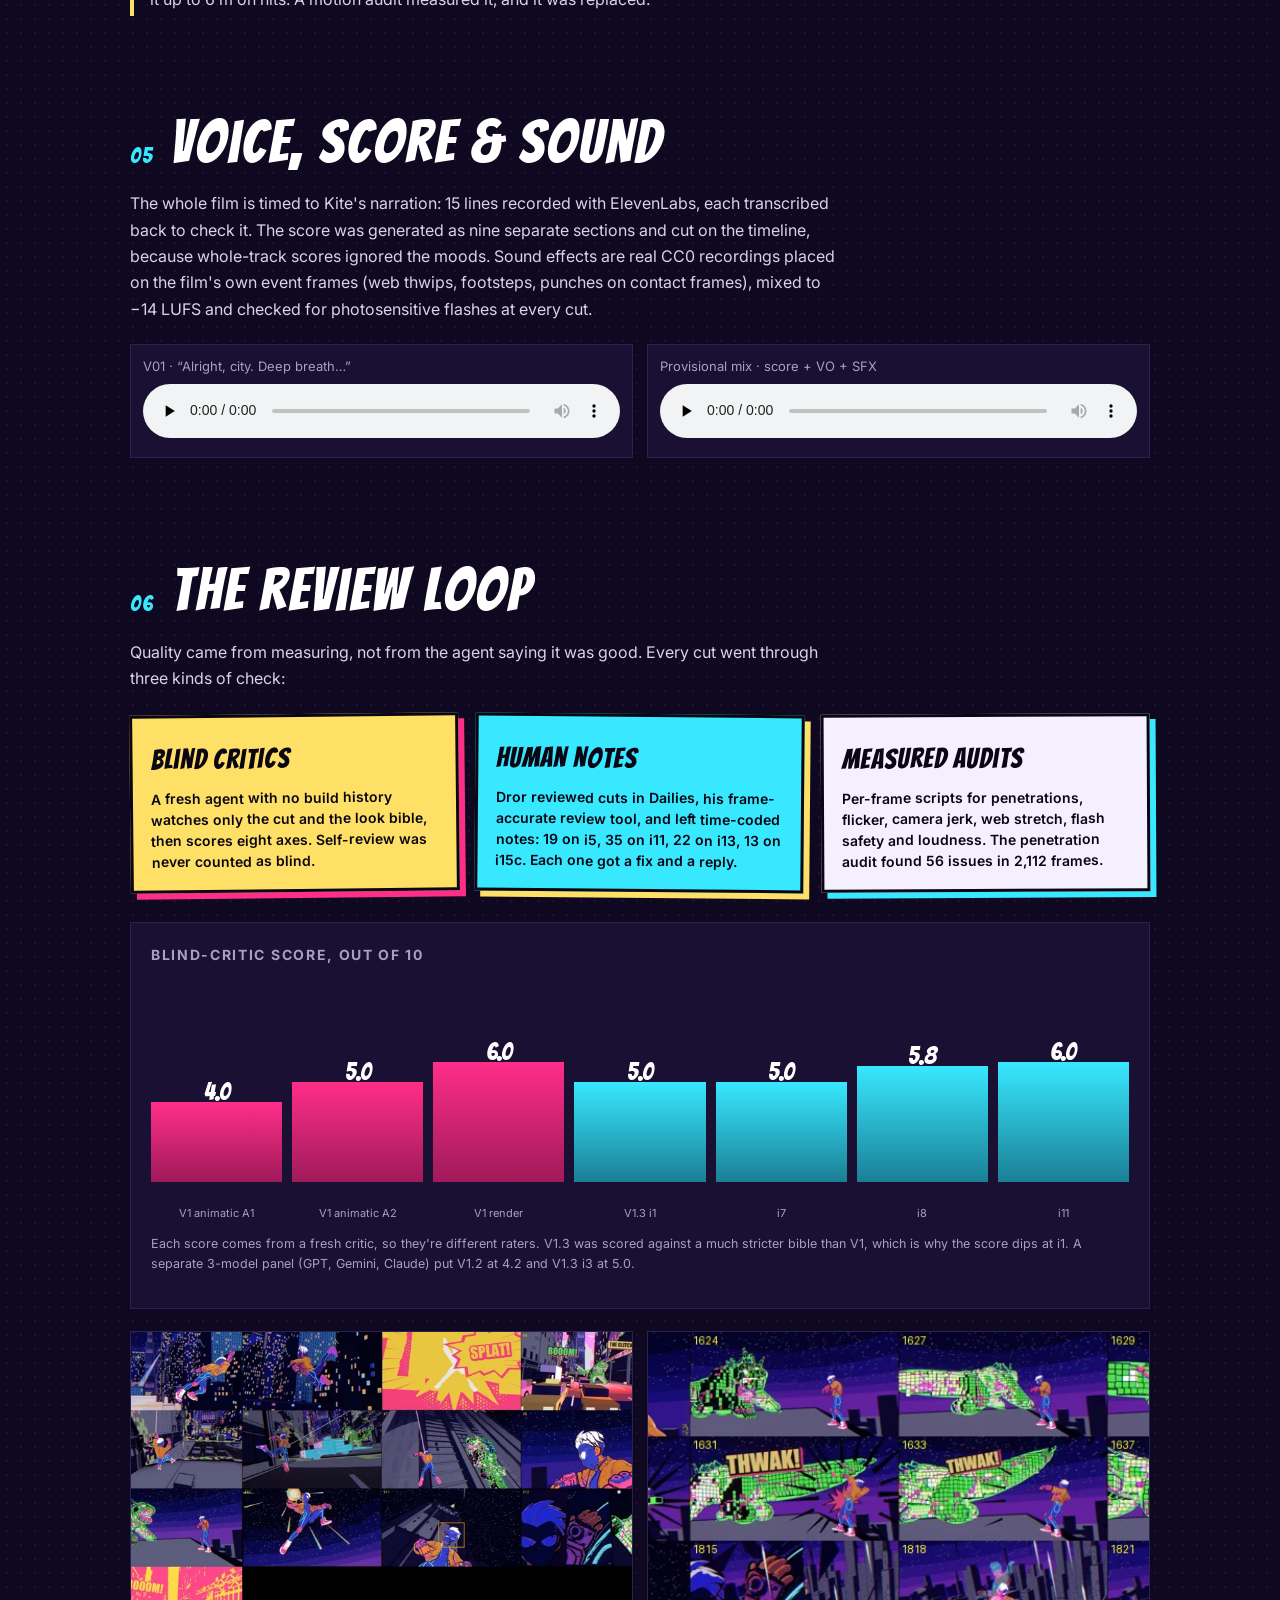
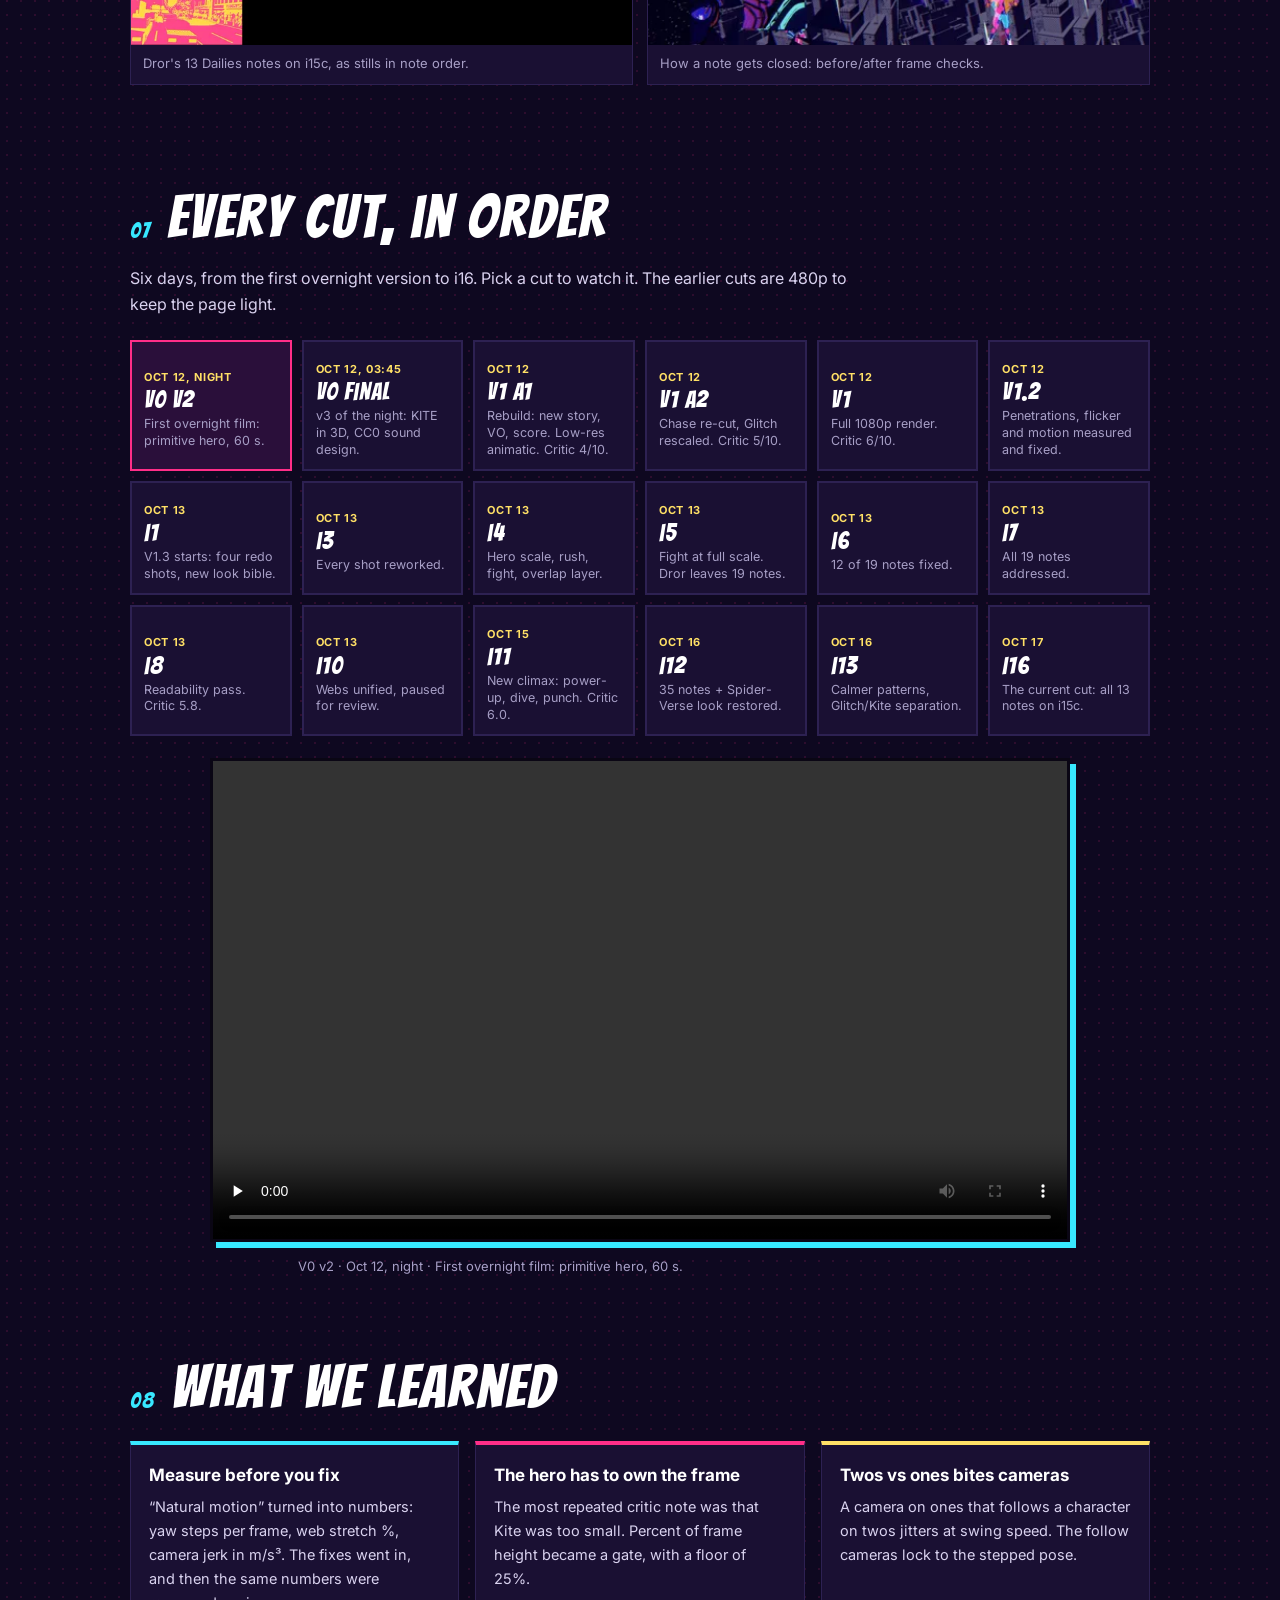
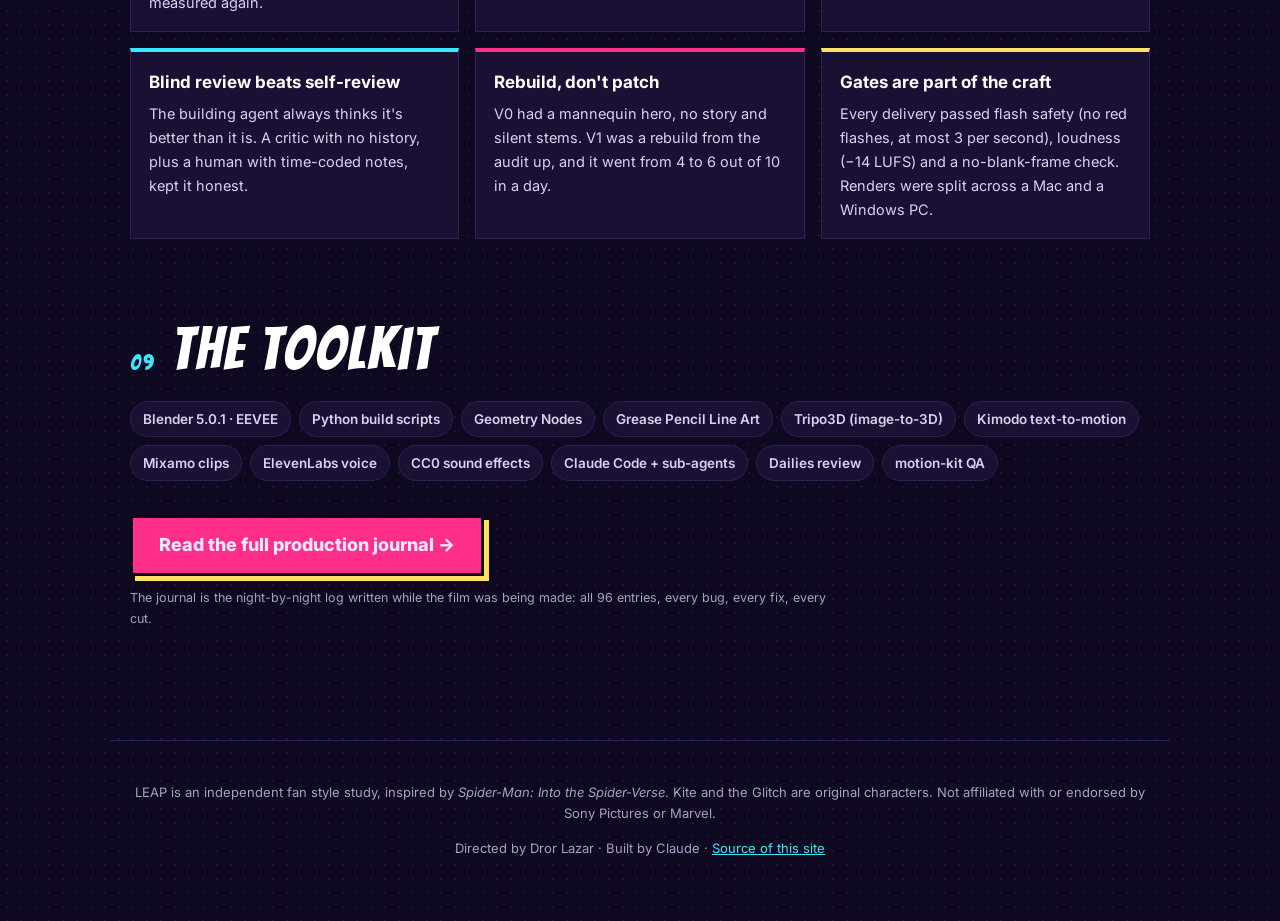
==== commit 6763f84f: "Add counter.dev visitor tracker Co-Authored-By: Claude Opus 5.5 <noreply@anthropic.com>" ====
--- a/index.html
+++ b/index.html
@@ -7,7 +7,8 @@
 <meta name="description" content="How a 95-second Spider-Verse-style short film was built entirely in Blender 5 by Claude, directed by Dror Lazar. Concept, look-dev, rigging, animation, sound, review loops and every cut along the way.">
 <meta property="og:title" content="LEAP: concept to final cut">
 <meta property="og:description" content="A 95-second Spider-Verse-style short, built in Blender 5 by an AI agent. Every frame from a Python build. See how it was made.">
-<meta property="og:image" content="media/stills/og.jpg">
+<meta property="og:image" content="https://spiderverse-leap.vercel.app/media/stills/og.jpg">
+<meta property="og:url" content="https://spiderverse-leap.vercel.app/">
 <meta property="og:type" content="website">
 <meta name="twitter:card" content="summary_large_image">
 <meta name="theme-color" content="#0e0820">
@@ -16,6 +17,7 @@
 <link rel="preconnect" href="https://fonts.gstatic.com" crossorigin>
 <link href="https://fonts.googleapis.com/css2?family=Bangers&family=Inter:wght@400;500;600;800&display=swap" rel="stylesheet">
 <link rel="stylesheet" href="style.css">
+<script src="https://cdn.counter.dev/script.js" data-id="b3d284cd-1f4f-48d9-900c-c63b1d8fa0ca" data-utcoffset="2"></script>
 </head>
 <body>
 
